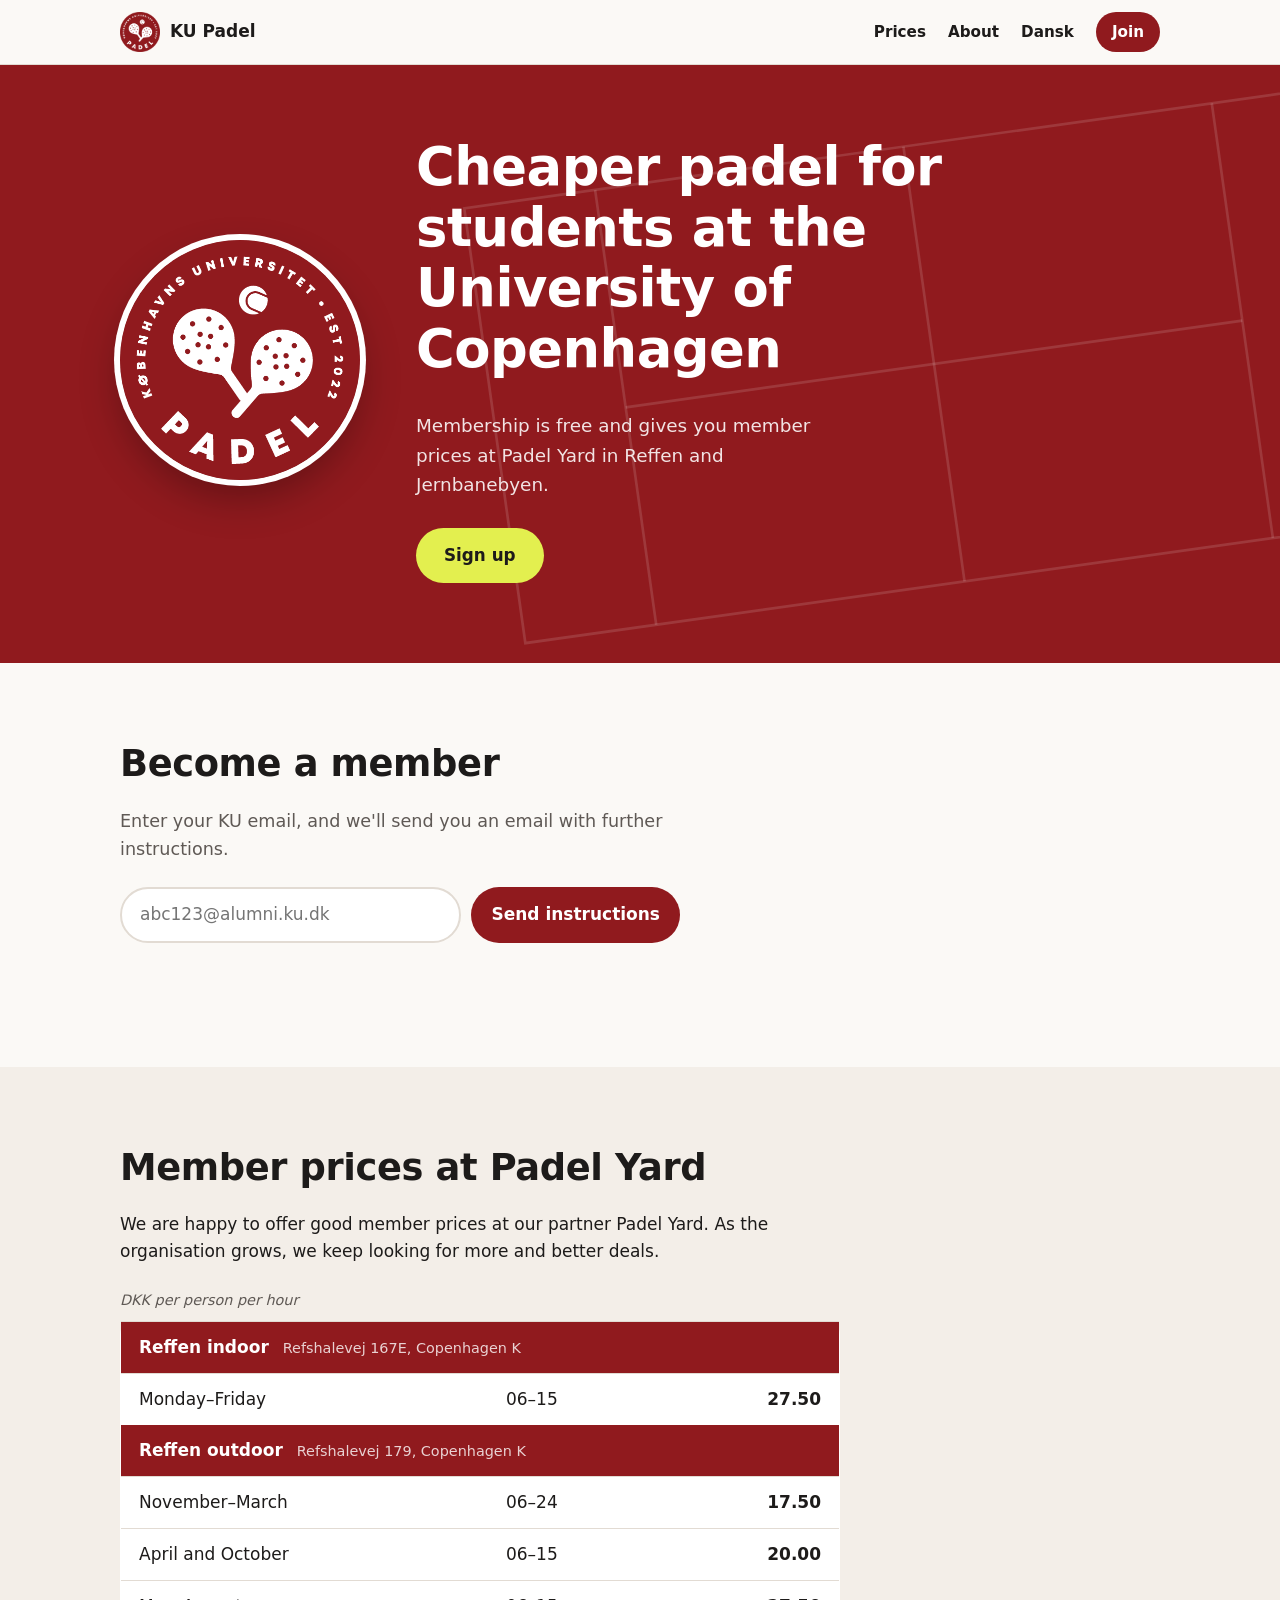
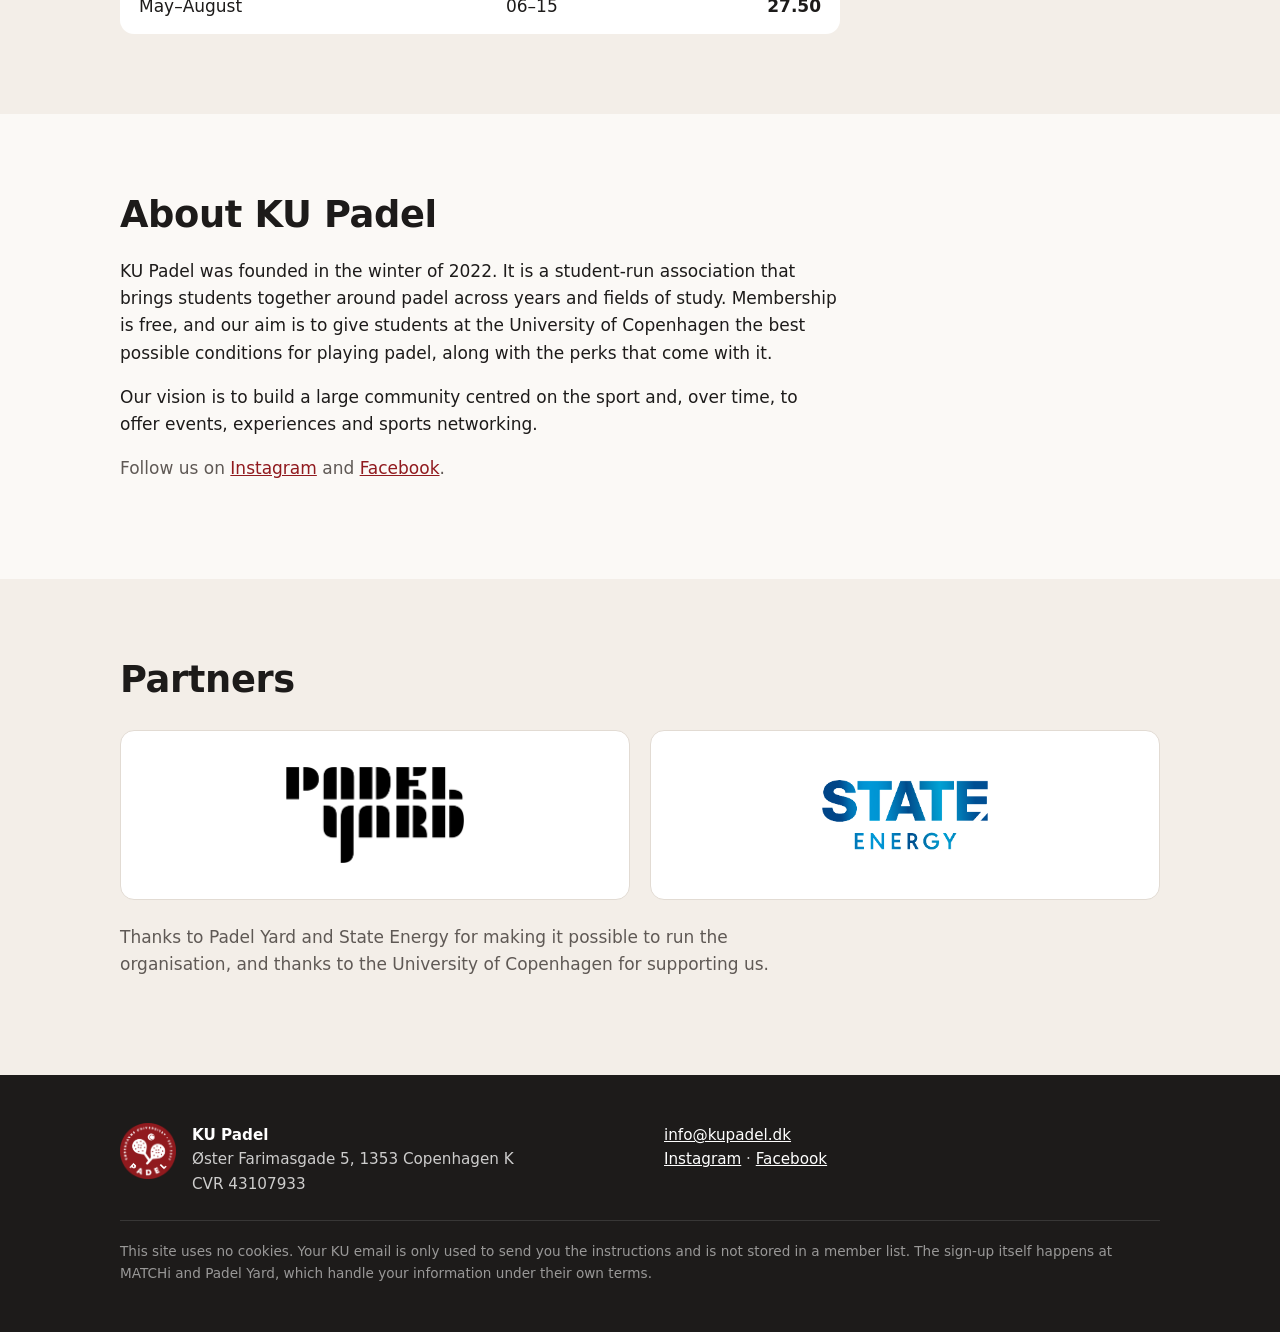
==== en/index.html @ 9214db01 "Engelsk version af siden og ny tekst ved tilmelding Co-Authored-By: Claude Opus 5.5 <noreply@anthrop" ====
<!doctype html>
<html lang="en">
<head>
  <meta charset="utf-8">
  <meta name="viewport" content="width=device-width, initial-scale=1">
  <title>KU Padel – for students</title>
  <meta name="description" content="KU Padel is a free, student-run association for students at the University of Copenhagen. Join and play padel for less at Padel Yard.">
  <meta property="og:title" content="KU Padel – for students">
  <meta property="og:description" content="Free membership and cheaper padel at Padel Yard for students at the University of Copenhagen.">
  <meta property="og:image" content="https://kupadel.dk/assets/logo.png">
  <meta property="og:url" content="https://kupadel.dk/en/">
  <link rel="alternate" hreflang="da" href="https://kupadel.dk/">
  <link rel="icon" href="../assets/favicon.png">
  <link rel="apple-touch-icon" href="../assets/apple-touch-icon.png">
  <link rel="stylesheet" href="../style.css">
</head>
<body>

<header class="topbar">
  <div class="wrap topbar-inner">
    <a class="brand" href="#top"><img src="../assets/logo.png" alt="" width="40" height="40">KU Padel</a>
    <nav>
      <a href="#prices">Prices</a>
      <a href="#about">About</a>
      <a class="lang" href="../" lang="da" hreflang="da">Dansk</a>
      <a class="nav-cta" href="#join-us">Join</a>
    </nav>
  </div>
</header>

<main id="top">

  <section class="hero">
    <svg class="court" viewBox="0 0 200 100" aria-hidden="true">
      <rect x="1" y="1" width="198" height="98"/>
      <line x1="100" y1="1" x2="100" y2="99"/>
      <line x1="30.5" y1="1" x2="30.5" y2="99"/>
      <line x1="169.5" y1="1" x2="169.5" y2="99"/>
      <line x1="30.5" y1="50" x2="169.5" y2="50"/>
    </svg>
    <div class="wrap hero-inner">
      <img class="hero-logo" src="../assets/logo.png" alt="KU Padel – University of Copenhagen, est. 2022" width="474" height="474">
      <div>
        <h1>Cheaper padel for students at the University of Copenhagen</h1>
        <p class="hero-text">Membership is free and gives you member prices at Padel Yard in Reffen and Jernbanebyen.</p>
        <a class="btn btn-ball" href="#join-us">Sign up</a>
      </div>
    </div>
  </section>

  <section id="join-us" class="section">
    <div class="wrap">
      <h2>Become a member</h2>
      <p class="join-text">Enter your KU email, and we'll send you an email with further instructions.</p>
      <form id="join" class="join" novalidate>
        <label for="email" class="sr-only">KU email</label>
        <input id="email" name="email" type="email" inputmode="email" autocomplete="email" placeholder="abc123@alumni.ku.dk" required>
        <input name="website" type="text" tabindex="-1" autocomplete="off" class="hp" aria-hidden="true">
        <button class="btn" type="submit">Send instructions</button>
      </form>
      <p id="join-msg" class="join-msg" role="status"></p>
    </div>
  </section>

  <!-- PRICES: Same numbers as the Danish page. Update both pages together. -->
  <section id="prices" class="section section-tint">
    <div class="wrap narrow">
      <h2>Member prices at Padel Yard</h2>
      <p>We are happy to offer good member prices at our partner Padel Yard. As the organisation grows, we keep looking for more and better deals.</p>
      <table class="prices">
        <caption>DKK per person per hour</caption>
        <tbody>
          <tr class="venue"><th colspan="3">Reffen indoor <span>Refshalevej 167E, Copenhagen K</span></th></tr>
          <tr><td>Monday–Friday</td><td>06–15</td><td>27.50</td></tr>
        </tbody>
        <tbody>
          <tr class="venue"><th colspan="3">Reffen outdoor <span>Refshalevej 179, Copenhagen K</span></th></tr>
          <tr><td>November–March</td><td>06–24</td><td>17.50</td></tr>
          <tr><td>April and October</td><td>06–15</td><td>20.00</td></tr>
          <tr><td>May–August</td><td>06–15</td><td>27.50</td></tr>
        </tbody>
      </table>
    </div>
  </section>

  <section id="about" class="section">
    <div class="wrap narrow">
      <h2>About KU Padel</h2>
      <p>KU Padel was founded in the winter of 2022. It is a student-run association that brings students together around padel across years and fields of study. Membership is free, and our aim is to give students at the University of Copenhagen the best possible conditions for playing padel, along with the perks that come with it.</p>
      <p>Our vision is to build a large community centred on the sport and, over time, to offer events, experiences and sports networking.</p>
      <p class="social">Follow us on <a href="https://www.instagram.com/kupadel/" target="_blank" rel="noopener">Instagram</a> and <a href="https://www.facebook.com/KU-Padel-109963844948244" target="_blank" rel="noopener">Facebook</a>.</p>
    </div>
  </section>

  <section id="partners" class="section section-tint">
    <div class="wrap">
      <h2>Partners</h2>
      <div class="partners">
        <a href="https://padelyard.dk" target="_blank" rel="noopener"><img src="../assets/padelyard.png" alt="Padel Yard" width="714" height="387"></a>
        <a href="https://state.nu" target="_blank" rel="noopener"><img src="../assets/state-energy.png" alt="State Energy" width="262" height="111"></a>
      </div>
      <p class="thanks">Thanks to Padel Yard and State Energy for making it possible to run the organisation, and thanks to the University of Copenhagen for supporting us.</p>
    </div>
  </section>

</main>

<footer class="footer">
  <div class="wrap footer-inner">
    <div>
      <img src="../assets/logo.png" alt="" width="56" height="56">
      <p><strong>KU Padel</strong><br>Øster Farimasgade 5, 1353 Copenhagen K<br>CVR 43107933</p>
    </div>
    <div>
      <p><a href="mailto:info@kupadel.dk">info@kupadel.dk</a><br>
        <a href="https://www.instagram.com/kupadel/" target="_blank" rel="noopener">Instagram</a> · <a href="https://www.facebook.com/KU-Padel-109963844948244" target="_blank" rel="noopener">Facebook</a></p>
    </div>
    <p class="privacy">This site uses no cookies. Your KU email is only used to send you the instructions and is not stored in a member list. The sign-up itself happens at MATCHi and Padel Yard, which handle your information under their own terms.</p>
  </div>
</footer>

<script src="../join.js"></script>

</body>
</html>
---- style.css ----
:root {
  --red: #901a1e;
  --red-deep: #6f1317;
  --ball: #e3ef4f;
  --ink: #1d1b1a;
  --muted: #5f5955;
  --paper: #fbf9f6;
  --tint: #f3eee8;
  --line: #e2dbd3;
  --radius: 14px;
}

* { box-sizing: border-box; }

html { scroll-behavior: smooth; scroll-padding-top: 72px; }

body {
  margin: 0;
  background: var(--paper);
  color: var(--ink);
  font: 17px/1.6 ui-sans-serif, system-ui, -apple-system, "Segoe UI", Roboto, Helvetica, Arial, sans-serif;
  -webkit-font-smoothing: antialiased;
}

img { max-width: 100%; height: auto; display: block; }

a { color: var(--red); }

h1, h2, h3 { line-height: 1.15; margin: 0 0 .6em; letter-spacing: -.01em; }
h2 { font-size: clamp(1.7rem, 4vw, 2.3rem); font-weight: 800; }
h3 { font-size: 1.15rem; font-weight: 700; }

.wrap { max-width: 1080px; margin: 0 auto; padding: 0 20px; }
.narrow > * { max-width: 720px; }

/* Topbar */
.topbar {
  position: sticky; top: 0; z-index: 10;
  background: rgba(251, 249, 246, .92);
  backdrop-filter: blur(8px);
  border-bottom: 1px solid var(--line);
}
.topbar-inner { display: flex; align-items: center; justify-content: space-between; height: 64px; }
.brand { display: flex; align-items: center; gap: 10px; font-weight: 800; color: var(--ink); text-decoration: none; }
.topbar nav { display: flex; align-items: center; gap: 22px; }
.topbar nav a { color: var(--ink); text-decoration: none; font-weight: 600; font-size: .95rem; }
.topbar nav a:hover { color: var(--red); }
.topbar nav .nav-cta { background: var(--red); color: #fff; padding: 8px 16px; border-radius: 999px; }
.topbar nav .nav-cta:hover { background: var(--red-deep); color: #fff; }

/* Hero */
.hero {
  position: relative; overflow: hidden;
  background: var(--red);
  color: #fff;
  padding: 72px 0 80px;
}
.court {
  position: absolute; right: -8%; top: 50%;
  width: 70%; min-width: 520px;
  transform: translateY(-50%) rotate(-8deg);
  fill: none; stroke: rgba(255, 255, 255, .13); stroke-width: .6;
}
.hero-inner { position: relative; display: grid; grid-template-columns: 240px 1fr; gap: 56px; align-items: center; }
.hero-logo { width: 240px; border-radius: 50%; box-shadow: 0 0 0 6px #fff, 0 18px 40px rgba(0, 0, 0, .3); }
.hero h1 { font-size: clamp(2rem, 5vw, 3.3rem); font-weight: 800; max-width: 15ch; }
.hero-text { font-size: 1.15rem; max-width: 38ch; margin: 0 0 28px; color: rgba(255, 255, 255, .88); }

/* Buttons */
.btn {
  display: inline-block;
  background: var(--red); color: #fff;
  font-weight: 700; text-decoration: none;
  padding: 11px 20px; border-radius: 999px;
  transition: background .15s, transform .15s;
}
.btn:hover { background: var(--red-deep); transform: translateY(-1px); }
.btn-ball { background: var(--ball); color: var(--ink); font-size: 1.05rem; padding: 14px 28px; }
.btn-ball:hover { background: #fff; color: var(--ink); }
.btn-ghost { background: transparent; color: var(--red); box-shadow: inset 0 0 0 2px var(--red); }
.btn-ghost:hover { background: var(--red); color: #fff; }
.btn-row { display: flex; flex-wrap: wrap; gap: 10px; }

/* Sections */
.section { padding: 80px 0; }
.section-tint { background: var(--tint); }
.section p { margin: 0 0 1em; }

/* Join */
.join-text { max-width: 52ch; color: var(--muted); font-size: 1.1rem; }
.join { display: flex; gap: 10px; max-width: 560px; margin-top: 24px; }
.join input[type=email] {
  flex: 1; min-width: 0;
  font: inherit; padding: 12px 18px;
  border: 2px solid var(--line); border-radius: 999px; background: #fff; color: var(--ink);
}
.join input[type=email]:focus { outline: none; border-color: var(--red); }
.join .btn { border: 0; font: inherit; font-weight: 700; cursor: pointer; }
.join .btn:disabled { opacity: .6; cursor: default; transform: none; }
.join-msg { min-height: 1.6em; margin-top: 12px; font-weight: 600; }
.join-msg.ok { color: #2f6b2f; }
.join-msg.error { color: var(--red); }
.hp { position: absolute; left: -9999px; }
.sr-only { position: absolute; width: 1px; height: 1px; overflow: hidden; clip: rect(0 0 0 0); }

/* Prices */
.prices { width: 100%; border-collapse: collapse; margin-top: 24px; background: #fff; border-radius: var(--radius); overflow: hidden; border: 1px solid var(--line); }
.prices caption { caption-side: top; text-align: left; font-size: .9rem; color: var(--muted); padding-bottom: 8px; font-style: italic; }
.prices th, .prices td { padding: 12px 18px; text-align: left; }
.prices td:last-child { text-align: right; font-weight: 700; font-variant-numeric: tabular-nums; }
.prices td { border-top: 1px solid var(--line); }
.prices .venue th { background: var(--red); color: #fff; font-weight: 700; }
.prices .venue span { font-weight: 400; opacity: .8; margin-left: 8px; font-size: .9rem; }

/* About */
.social { color: var(--muted); }

/* Partners */
.partners { display: flex; flex-wrap: wrap; gap: 20px; margin: 28px 0 24px; }
.partners a {
  flex: 1 1 260px;
  display: grid; place-items: center;
  background: #fff; border: 1px solid var(--line); border-radius: var(--radius);
  height: 170px; padding: 28px;
  transition: border-color .15s;
}
.partners a:hover { border-color: var(--red); }
.partners img { width: auto; height: 96px; }
.partners img[alt="State Energy"] { height: 70px; }
.thanks { color: var(--muted); max-width: 64ch; }

/* Footer */
.footer { background: var(--ink); color: rgba(255, 255, 255, .78); padding: 48px 0; font-size: .95rem; }
.footer a { color: #fff; }
.footer-inner { display: grid; grid-template-columns: 1fr 1fr; gap: 24px 48px; }
.footer-inner > div:first-child { display: flex; gap: 16px; align-items: flex-start; }
.footer p { margin: 0; }
.footer strong { color: #fff; }
.privacy { grid-column: 1 / -1; font-size: .85rem; color: rgba(255, 255, 255, .55); border-top: 1px solid rgba(255, 255, 255, .12); padding-top: 20px; }

/* Mobile */
@media (max-width: 820px) {
  .hero { padding: 48px 0 56px; }
  .hero-inner { grid-template-columns: 1fr; gap: 28px; }
  .hero-logo { width: 140px; }
  .section { padding: 56px 0; }
  .footer-inner { grid-template-columns: 1fr; }
}
@media (max-width: 560px) {
  .join { flex-direction: column; }
  .join .btn { align-self: flex-start; }
  .topbar nav a:not(.nav-cta):not(.lang) { display: none; }
  .topbar nav { gap: 14px; }
  .prices th, .prices td { padding: 10px 12px; }
  .prices .venue span { display: block; margin-left: 0; }
}
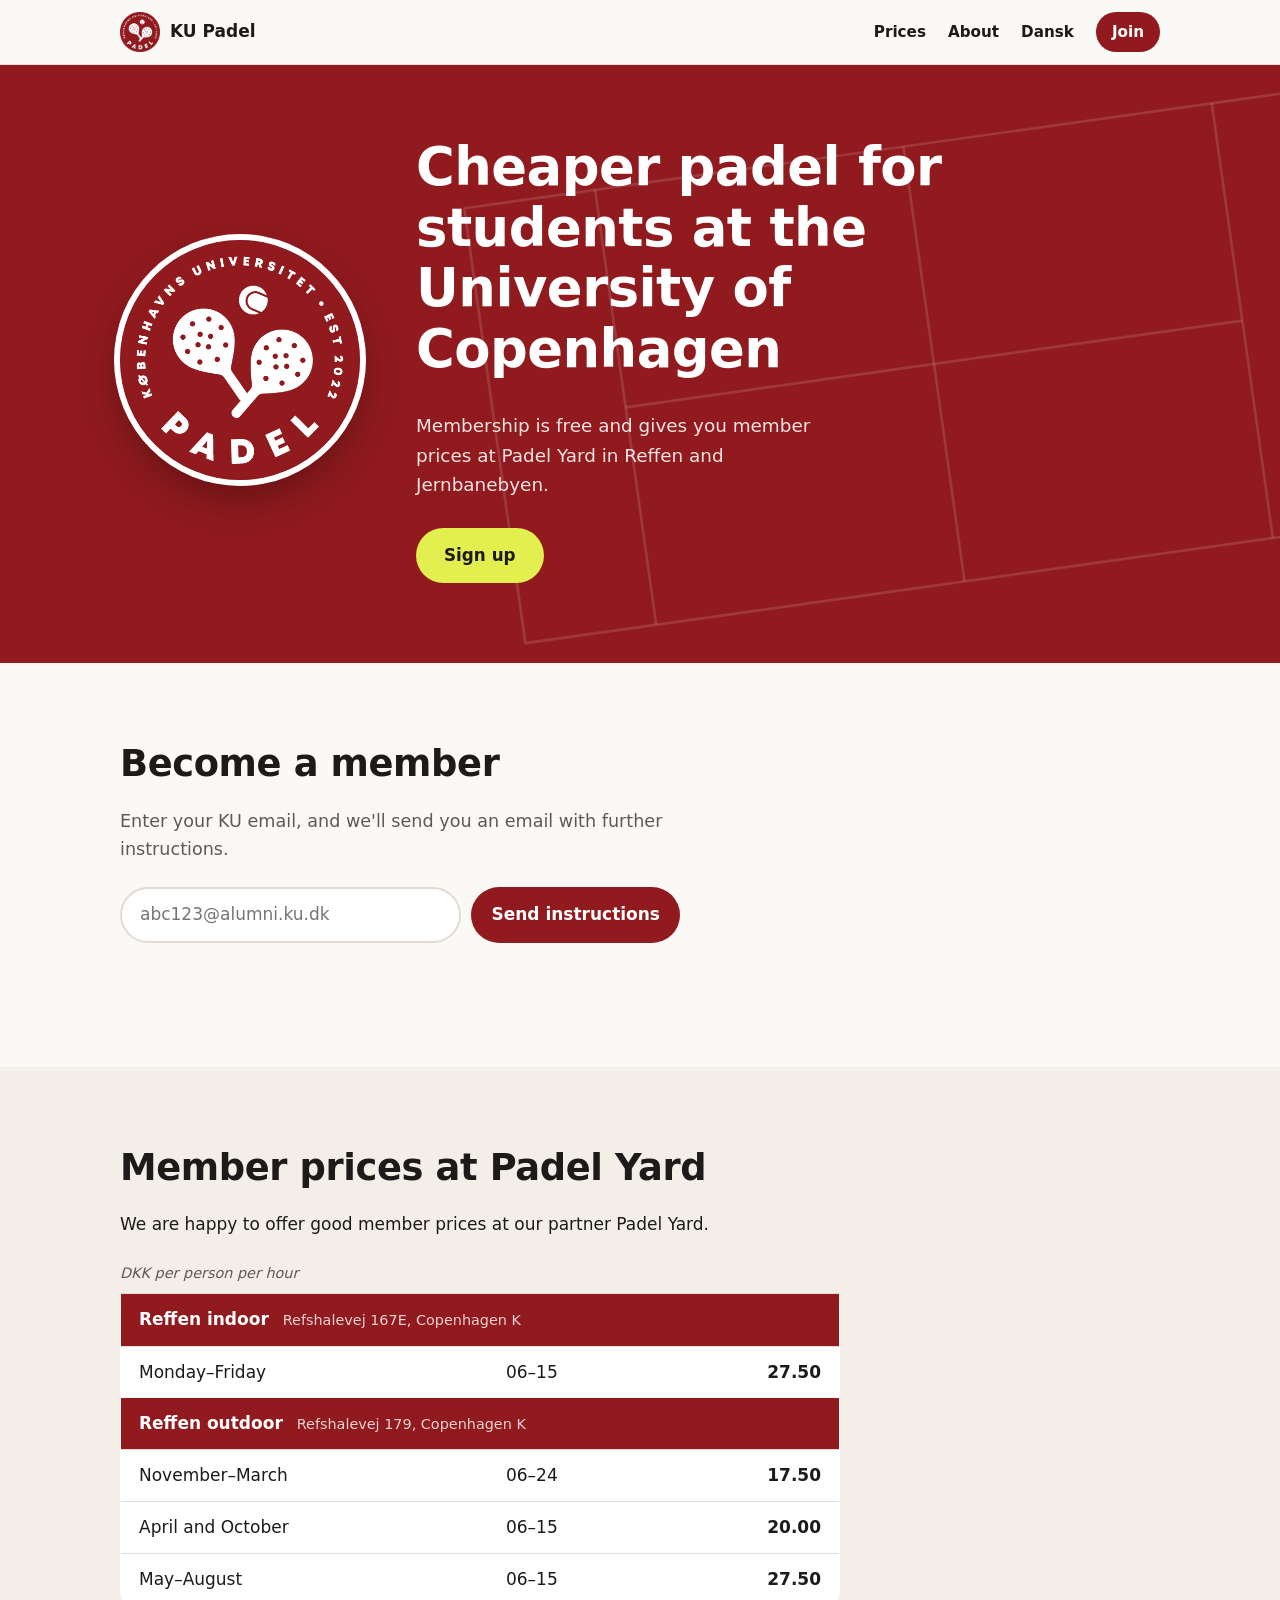
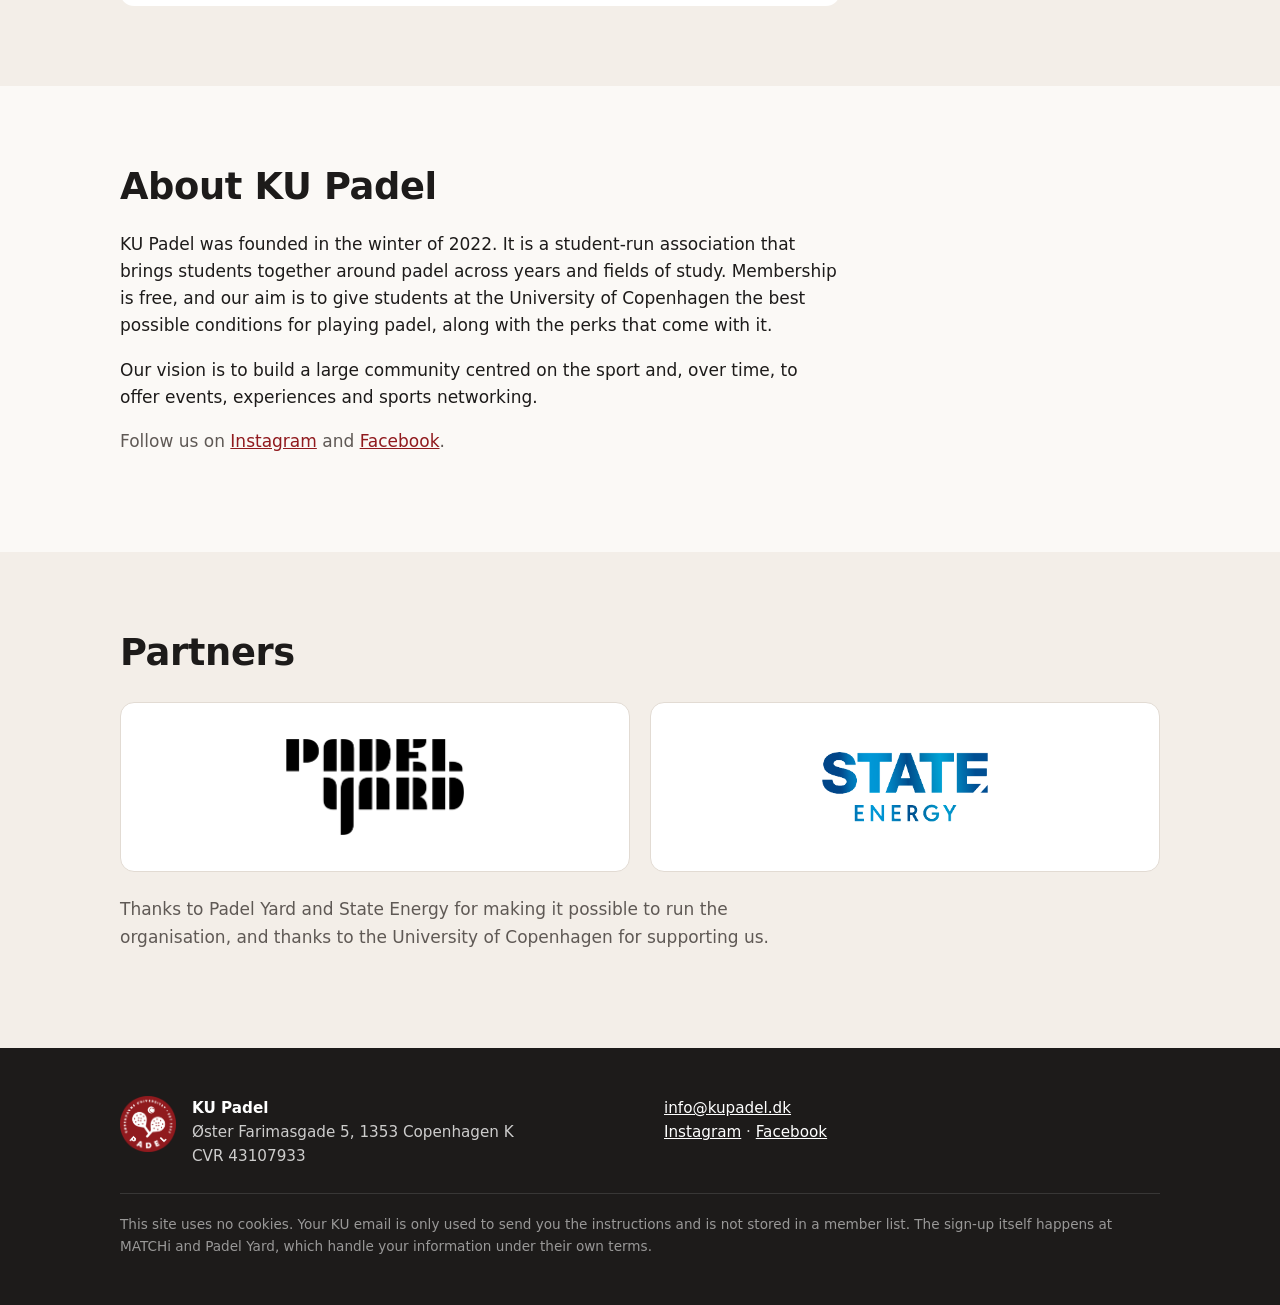
==== commit e917b5db: "Fjern sætning om flere tilbud Co-Authored-By: Claude Opus 5.5 <noreply@anthropic.com>" ====
--- a/en/index.html
+++ b/en/index.html
@@ -66,7 +66,7 @@
   <section id="prices" class="section section-tint">
     <div class="wrap narrow">
       <h2>Member prices at Padel Yard</h2>
-      <p>We are happy to offer good member prices at our partner Padel Yard. As the organisation grows, we keep looking for more and better deals.</p>
+      <p>We are happy to offer good member prices at our partner Padel Yard.</p>
       <table class="prices">
         <caption>DKK per person per hour</caption>
         <tbody>
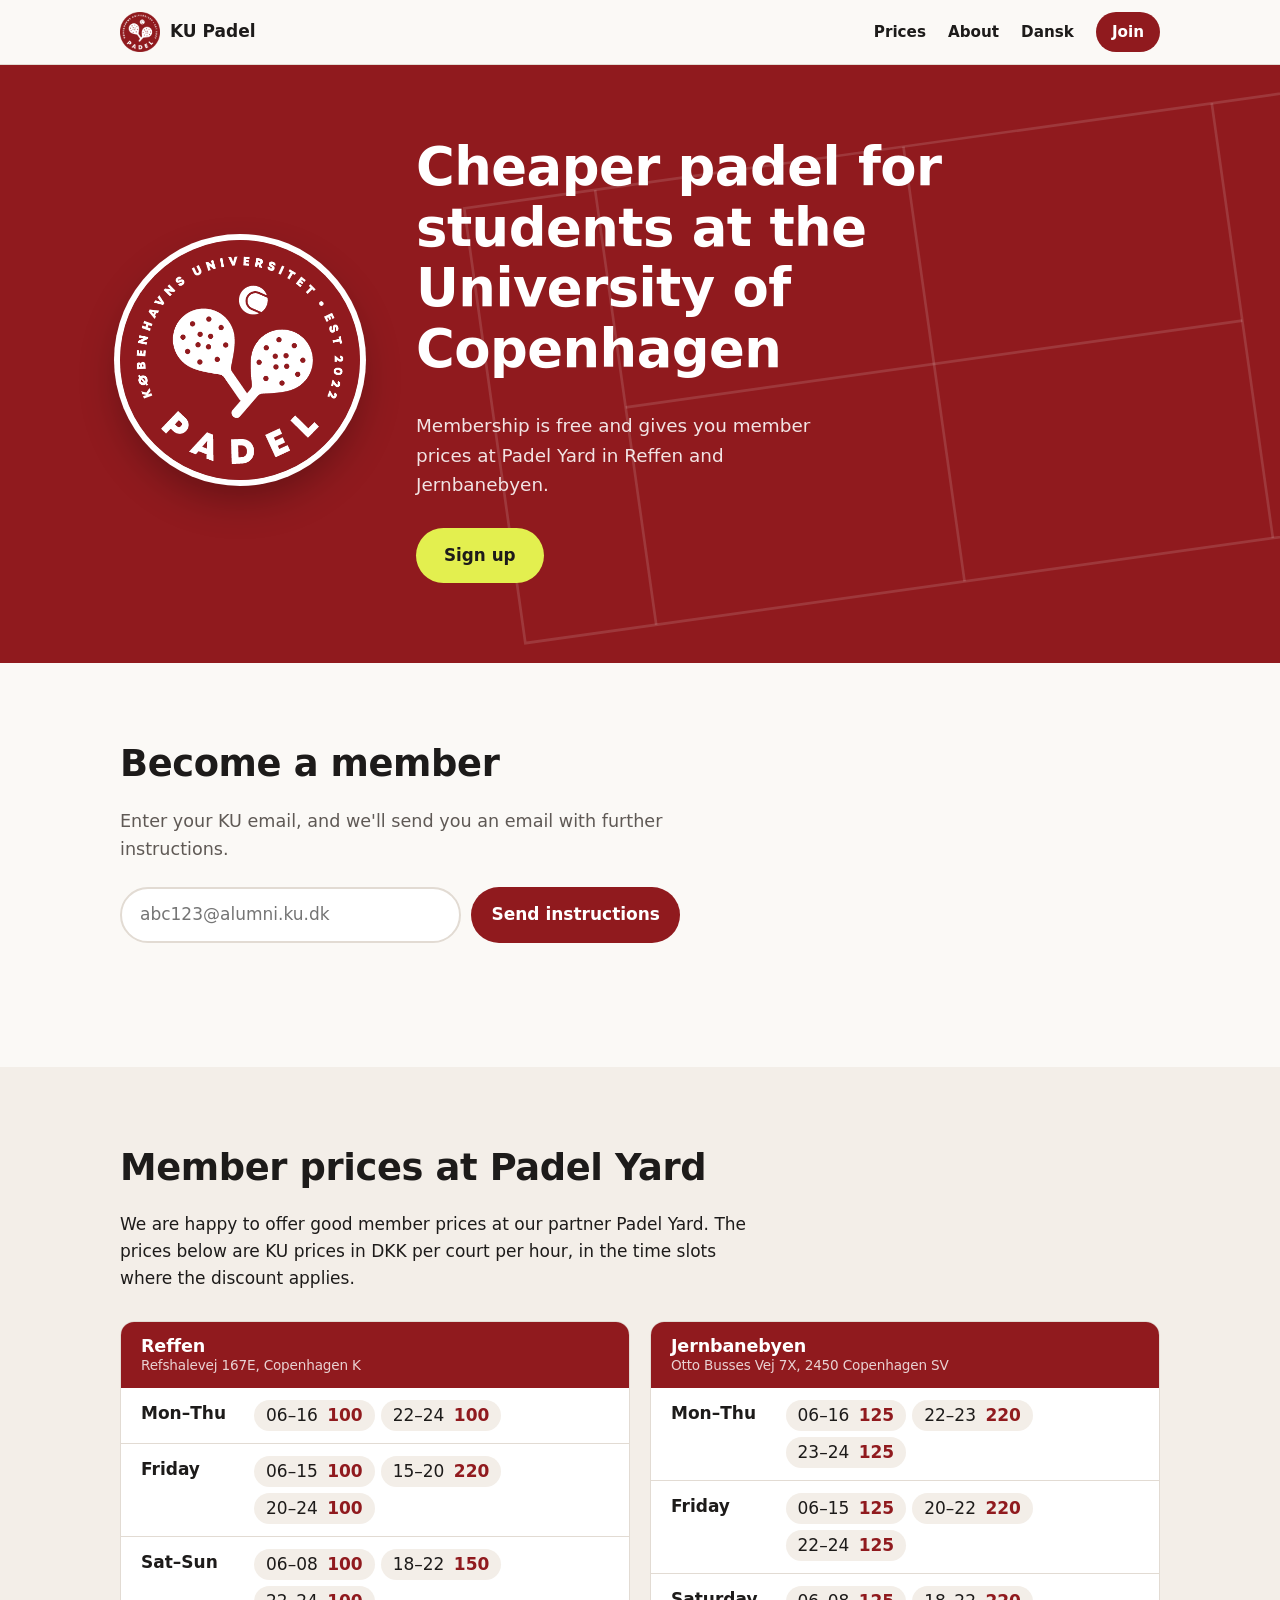
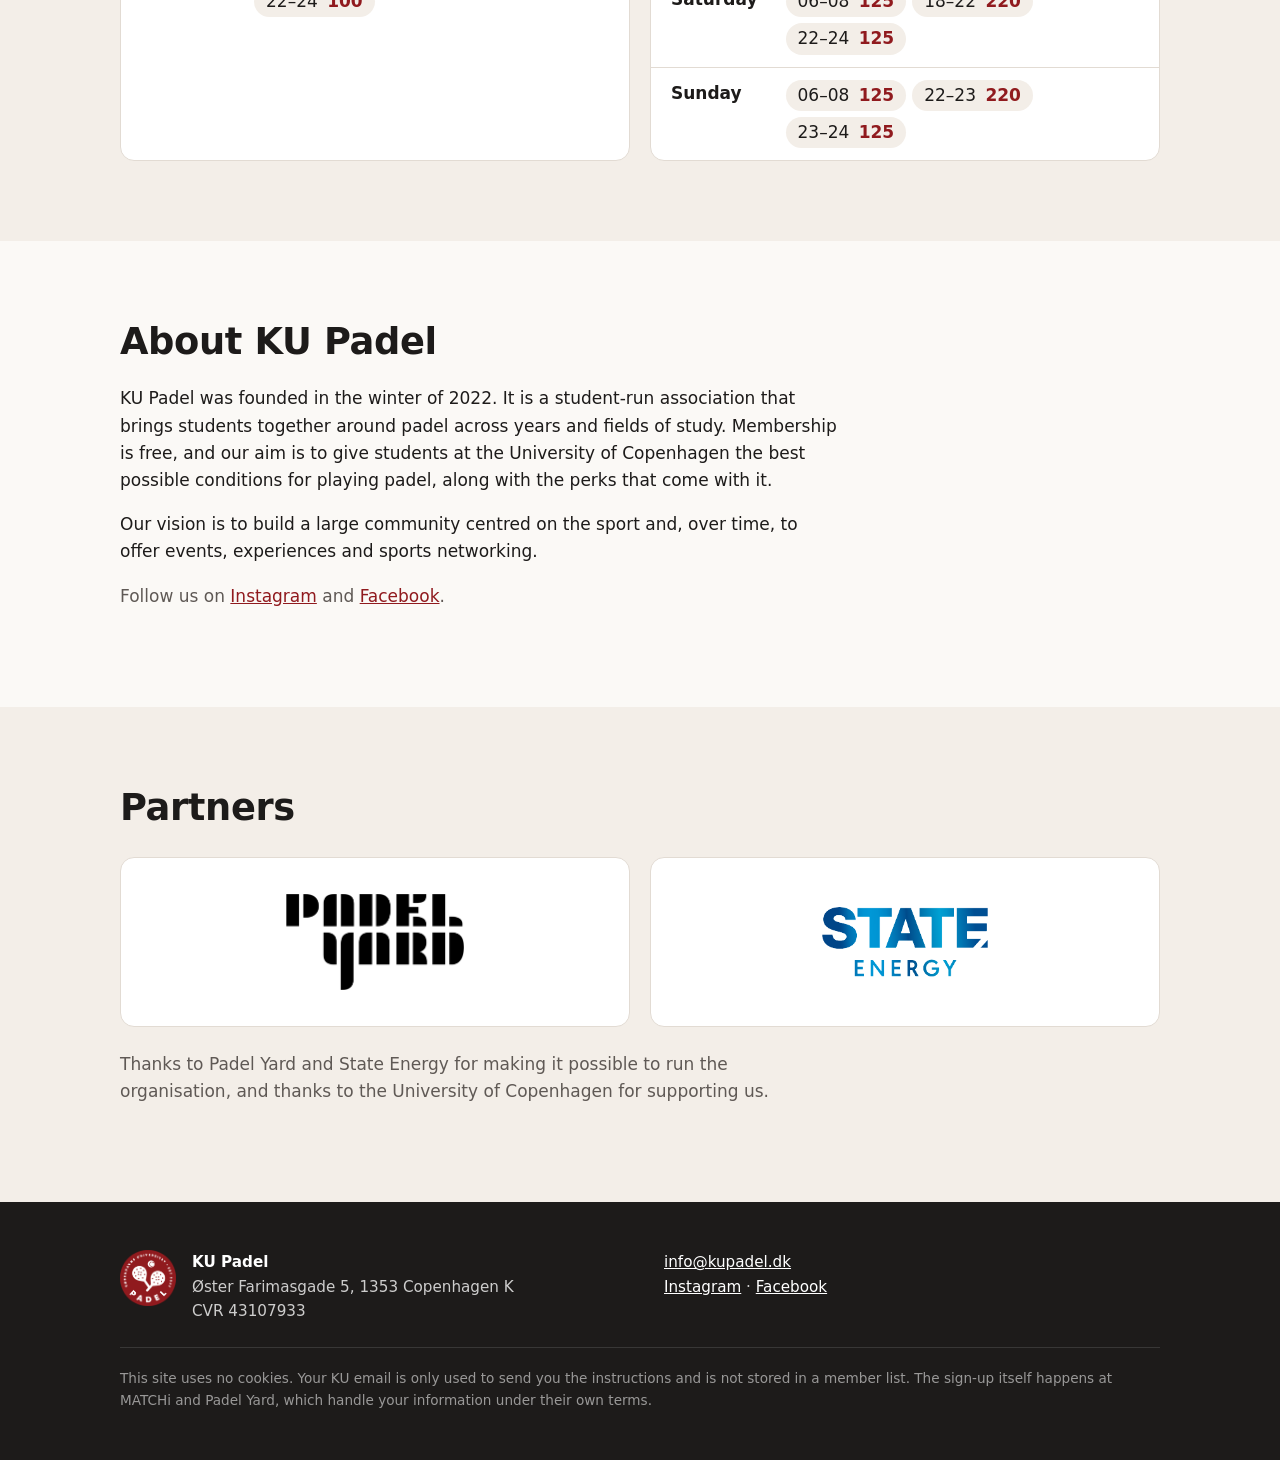
==== commit 7a2c2d66: "Nye KU-priser pr. bane for Reffen og Jernbanebyen uden prime time Co-Authored-By: Claude Opus 5.5 <n" ====
--- a/en/index.html
+++ b/en/index.html
@@ -62,24 +62,30 @@
     </div>
   </section>
 
-  <!-- PRICES: Same numbers as the Danish page. Update both pages together. -->
+  <!-- PRICES: KU prices per court per hour from Padel Yard (Oct 2026). Prime time left out on purpose. Update index.html too. -->
   <section id="prices" class="section section-tint">
-    <div class="wrap narrow">
+    <div class="wrap">
       <h2>Member prices at Padel Yard</h2>
-      <p>We are happy to offer good member prices at our partner Padel Yard.</p>
-      <table class="prices">
-        <caption>DKK per person per hour</caption>
-        <tbody>
-          <tr class="venue"><th colspan="3">Reffen indoor <span>Refshalevej 167E, Copenhagen K</span></th></tr>
-          <tr><td>Monday–Friday</td><td>06–15</td><td>27.50</td></tr>
-        </tbody>
-        <tbody>
-          <tr class="venue"><th colspan="3">Reffen outdoor <span>Refshalevej 179, Copenhagen K</span></th></tr>
-          <tr><td>November–March</td><td>06–24</td><td>17.50</td></tr>
-          <tr><td>April and October</td><td>06–15</td><td>20.00</td></tr>
-          <tr><td>May–August</td><td>06–15</td><td>27.50</td></tr>
-        </tbody>
-      </table>
+      <p class="prices-intro">We are happy to offer good member prices at our partner Padel Yard. The prices below are KU prices in DKK per court per hour, in the time slots where the discount applies.</p>
+      <div class="price-grid">
+        <div class="venue-card">
+          <h3>Reffen <span>Refshalevej 167E, Copenhagen K</span></h3>
+          <table>
+            <tr><th>Mon–Thu</th><td><ul class="slots"><li>06–16 <b>100</b></li><li>22–24 <b>100</b></li></ul></td></tr>
+            <tr><th>Friday</th><td><ul class="slots"><li>06–15 <b>100</b></li><li>15–20 <b>220</b></li><li>20–24 <b>100</b></li></ul></td></tr>
+            <tr><th>Sat–Sun</th><td><ul class="slots"><li>06–08 <b>100</b></li><li>18–22 <b>150</b></li><li>22–24 <b>100</b></li></ul></td></tr>
+          </table>
+        </div>
+        <div class="venue-card">
+          <h3>Jernbanebyen <span>Otto Busses Vej 7X, 2450 Copenhagen SV</span></h3>
+          <table>
+            <tr><th>Mon–Thu</th><td><ul class="slots"><li>06–16 <b>125</b></li><li>22–23 <b>220</b></li><li>23–24 <b>125</b></li></ul></td></tr>
+            <tr><th>Friday</th><td><ul class="slots"><li>06–15 <b>125</b></li><li>20–22 <b>220</b></li><li>22–24 <b>125</b></li></ul></td></tr>
+            <tr><th>Saturday</th><td><ul class="slots"><li>06–08 <b>125</b></li><li>18–22 <b>220</b></li><li>22–24 <b>125</b></li></ul></td></tr>
+            <tr><th>Sunday</th><td><ul class="slots"><li>06–08 <b>125</b></li><li>22–23 <b>220</b></li><li>23–24 <b>125</b></li></ul></td></tr>
+          </table>
+        </div>
+      </div>
     </div>
   </section>
 
--- a/style.css
+++ b/style.css
@@ -104,13 +104,18 @@
 .sr-only { position: absolute; width: 1px; height: 1px; overflow: hidden; clip: rect(0 0 0 0); }
 
 /* Prices */
-.prices { width: 100%; border-collapse: collapse; margin-top: 24px; background: #fff; border-radius: var(--radius); overflow: hidden; border: 1px solid var(--line); }
-.prices caption { caption-side: top; text-align: left; font-size: .9rem; color: var(--muted); padding-bottom: 8px; font-style: italic; }
-.prices th, .prices td { padding: 12px 18px; text-align: left; }
-.prices td:last-child { text-align: right; font-weight: 700; font-variant-numeric: tabular-nums; }
-.prices td { border-top: 1px solid var(--line); }
-.prices .venue th { background: var(--red); color: #fff; font-weight: 700; }
-.prices .venue span { font-weight: 400; opacity: .8; margin-left: 8px; font-size: .9rem; }
+.prices-intro { max-width: 60ch; }
+.price-grid { display: grid; grid-template-columns: 1fr 1fr; gap: 20px; margin-top: 28px; }
+.venue-card { background: #fff; border: 1px solid var(--line); border-radius: var(--radius); overflow: hidden; }
+.venue-card h3 { margin: 0; padding: 14px 20px; background: var(--red); color: #fff; font-size: 1.1rem; }
+.venue-card h3 span { display: block; font-weight: 400; font-size: .85rem; opacity: .8; margin-top: 2px; }
+.venue-card table { width: 100%; border-collapse: collapse; }
+.venue-card th, .venue-card td { padding: 12px 20px; text-align: left; vertical-align: top; border-top: 1px solid var(--line); }
+.venue-card tr:first-child th, .venue-card tr:first-child td { border-top: 0; }
+.venue-card th { font-weight: 600; white-space: nowrap; width: 1%; padding-right: 8px; }
+.slots { list-style: none; margin: 0; padding: 0; display: flex; flex-wrap: wrap; gap: 6px; }
+.slots li { background: var(--tint); border-radius: 999px; padding: 2px 12px; font-variant-numeric: tabular-nums; white-space: nowrap; }
+.slots b { color: var(--red); margin-left: 4px; }
 
 /* About */
 .social { color: var(--muted); }
@@ -145,12 +150,12 @@
   .hero-logo { width: 140px; }
   .section { padding: 56px 0; }
   .footer-inner { grid-template-columns: 1fr; }
+  .price-grid { grid-template-columns: 1fr; }
 }
 @media (max-width: 560px) {
   .join { flex-direction: column; }
   .join .btn { align-self: flex-start; }
   .topbar nav a:not(.nav-cta):not(.lang) { display: none; }
   .topbar nav { gap: 14px; }
-  .prices th, .prices td { padding: 10px 12px; }
-  .prices .venue span { display: block; margin-left: 0; }
+  .venue-card th, .venue-card td { padding: 10px 14px; }
 }
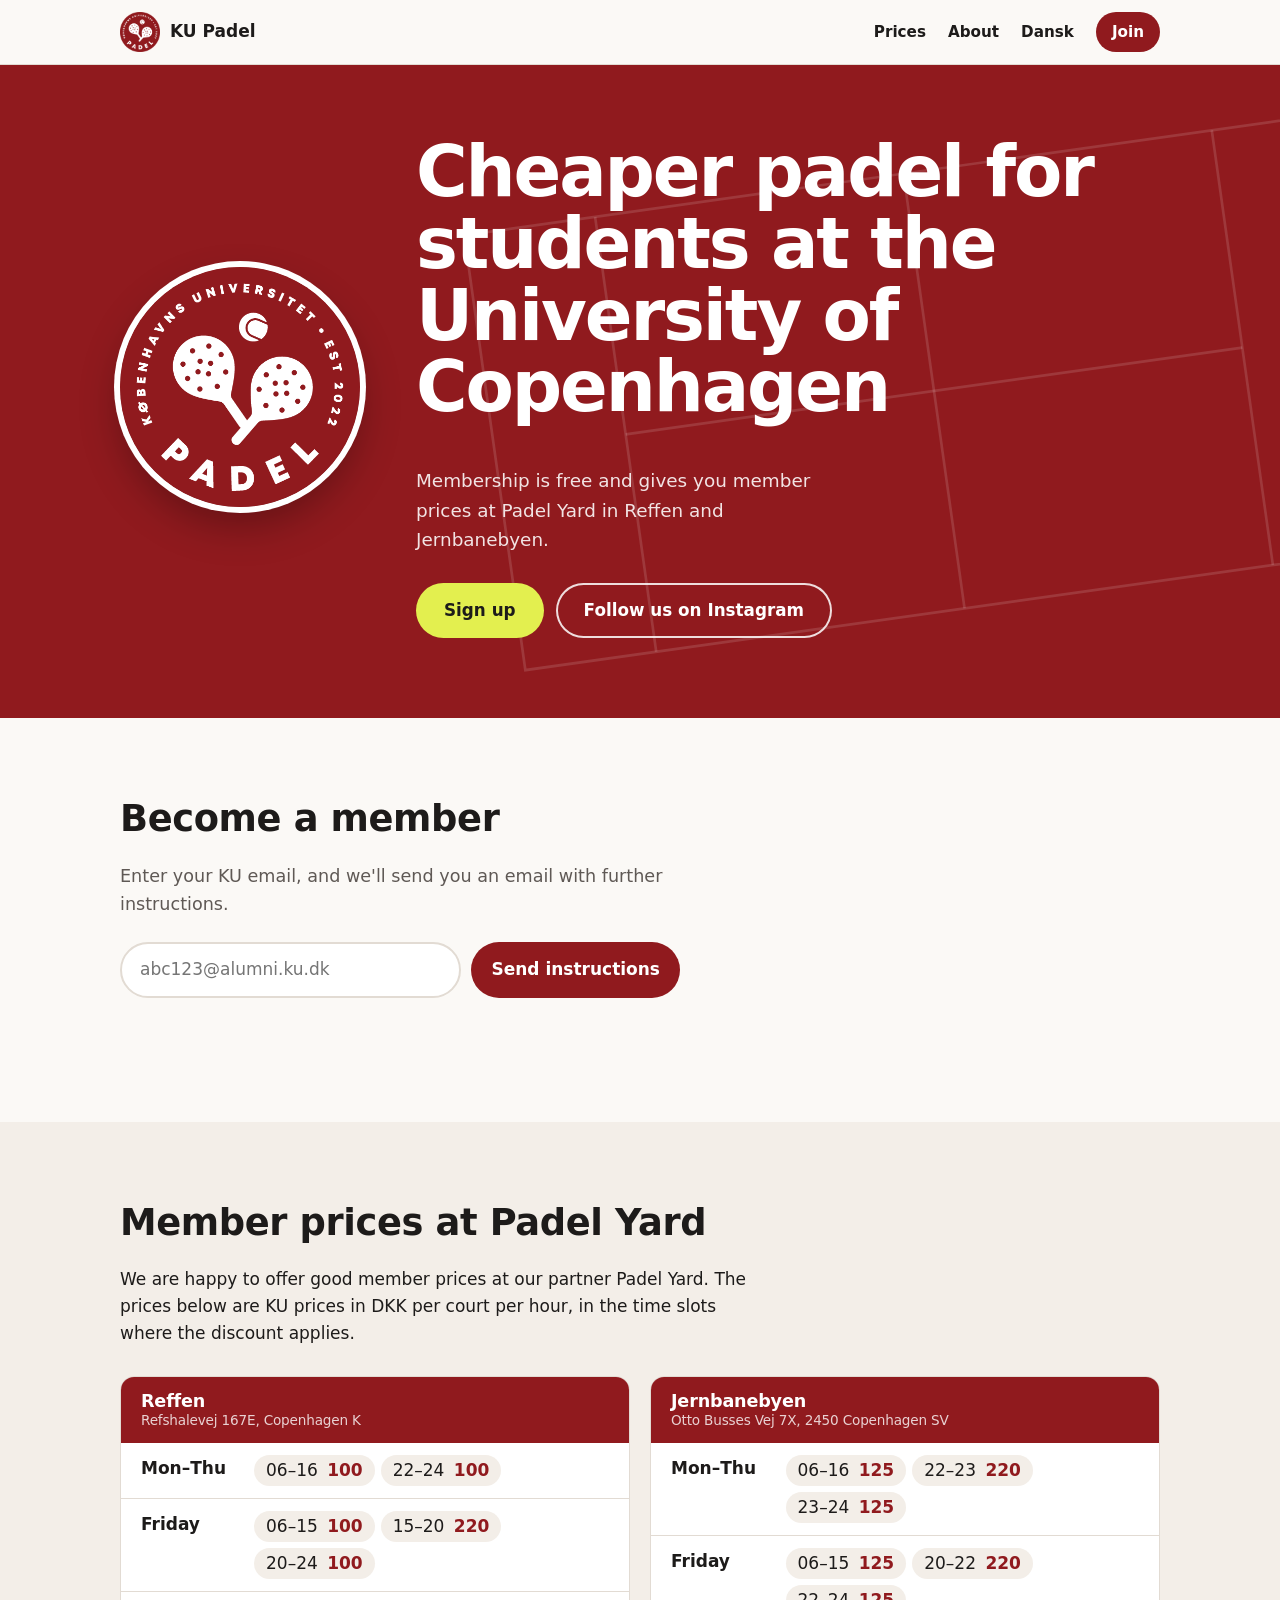
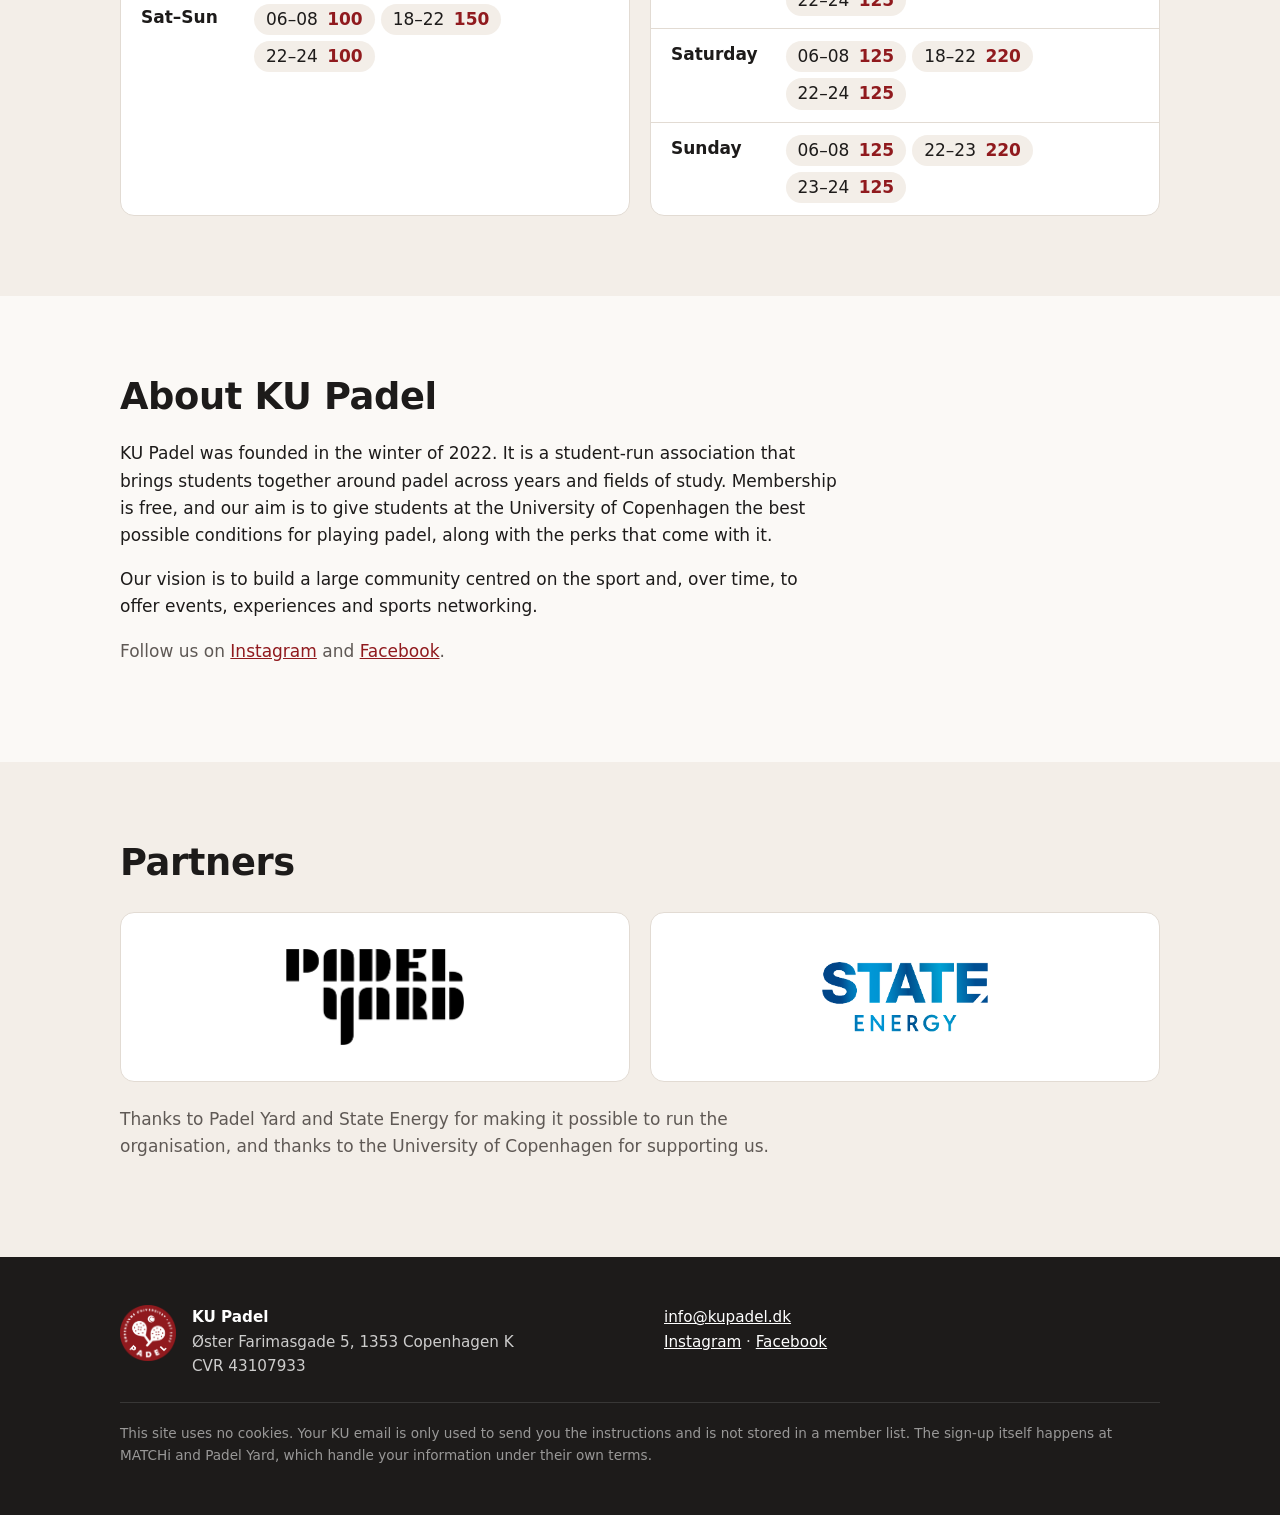
==== commit efd23b4f: "Større overskrift og Instagram-knap i toppen Co-Authored-By: Claude Opus 5.5 <noreply@anthropic.com>" ====
--- a/en/index.html
+++ b/en/index.html
@@ -43,7 +43,10 @@
       <div>
         <h1>Cheaper padel for students at the University of Copenhagen</h1>
         <p class="hero-text">Membership is free and gives you member prices at Padel Yard in Reffen and Jernbanebyen.</p>
-        <a class="btn btn-ball" href="#join-us">Sign up</a>
+        <div class="hero-actions">
+          <a class="btn btn-ball" href="#join-us">Sign up</a>
+          <a class="btn btn-outline" href="https://www.instagram.com/kupadel/" target="_blank" rel="noopener">Follow us on Instagram</a>
+        </div>
       </div>
     </div>
   </section>
--- a/style.css
+++ b/style.css
@@ -63,7 +63,7 @@
 }
 .hero-inner { position: relative; display: grid; grid-template-columns: 240px 1fr; gap: 56px; align-items: center; }
 .hero-logo { width: 240px; border-radius: 50%; box-shadow: 0 0 0 6px #fff, 0 18px 40px rgba(0, 0, 0, .3); }
-.hero h1 { font-size: clamp(2rem, 5vw, 3.3rem); font-weight: 800; max-width: 15ch; }
+.hero h1 { font-size: clamp(2.3rem, 6vw, 4.4rem); font-weight: 900; letter-spacing: -.03em; line-height: 1.02; max-width: 14ch; }
 .hero-text { font-size: 1.15rem; max-width: 38ch; margin: 0 0 28px; color: rgba(255, 255, 255, .88); }
 
 /* Buttons */
@@ -80,6 +80,9 @@
 .btn-ghost { background: transparent; color: var(--red); box-shadow: inset 0 0 0 2px var(--red); }
 .btn-ghost:hover { background: var(--red); color: #fff; }
 .btn-row { display: flex; flex-wrap: wrap; gap: 10px; }
+.hero-actions { display: flex; flex-wrap: wrap; gap: 12px; }
+.btn-outline { background: transparent; color: #fff; box-shadow: inset 0 0 0 2px rgba(255, 255, 255, .85); font-size: 1.05rem; padding: 14px 28px; }
+.btn-outline:hover { background: #fff; color: var(--red); }
 
 /* Sections */
 .section { padding: 80px 0; }
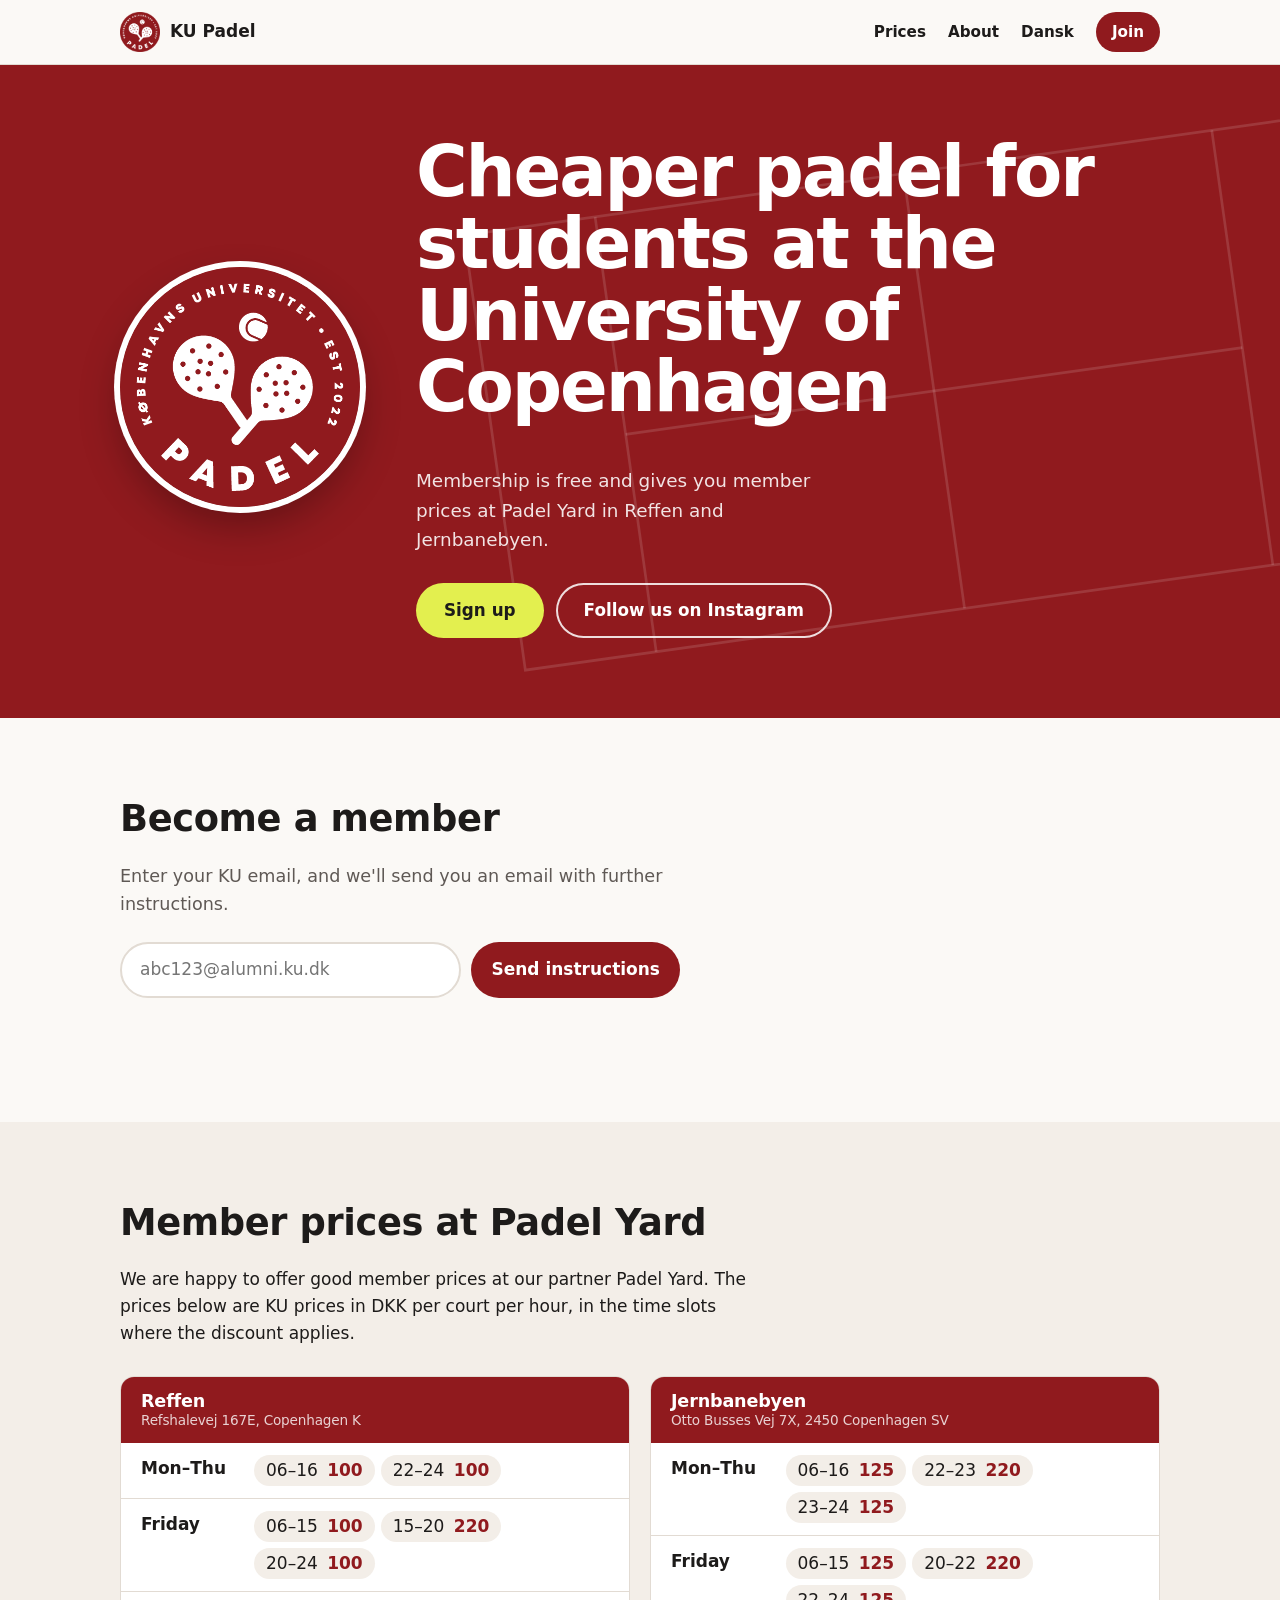
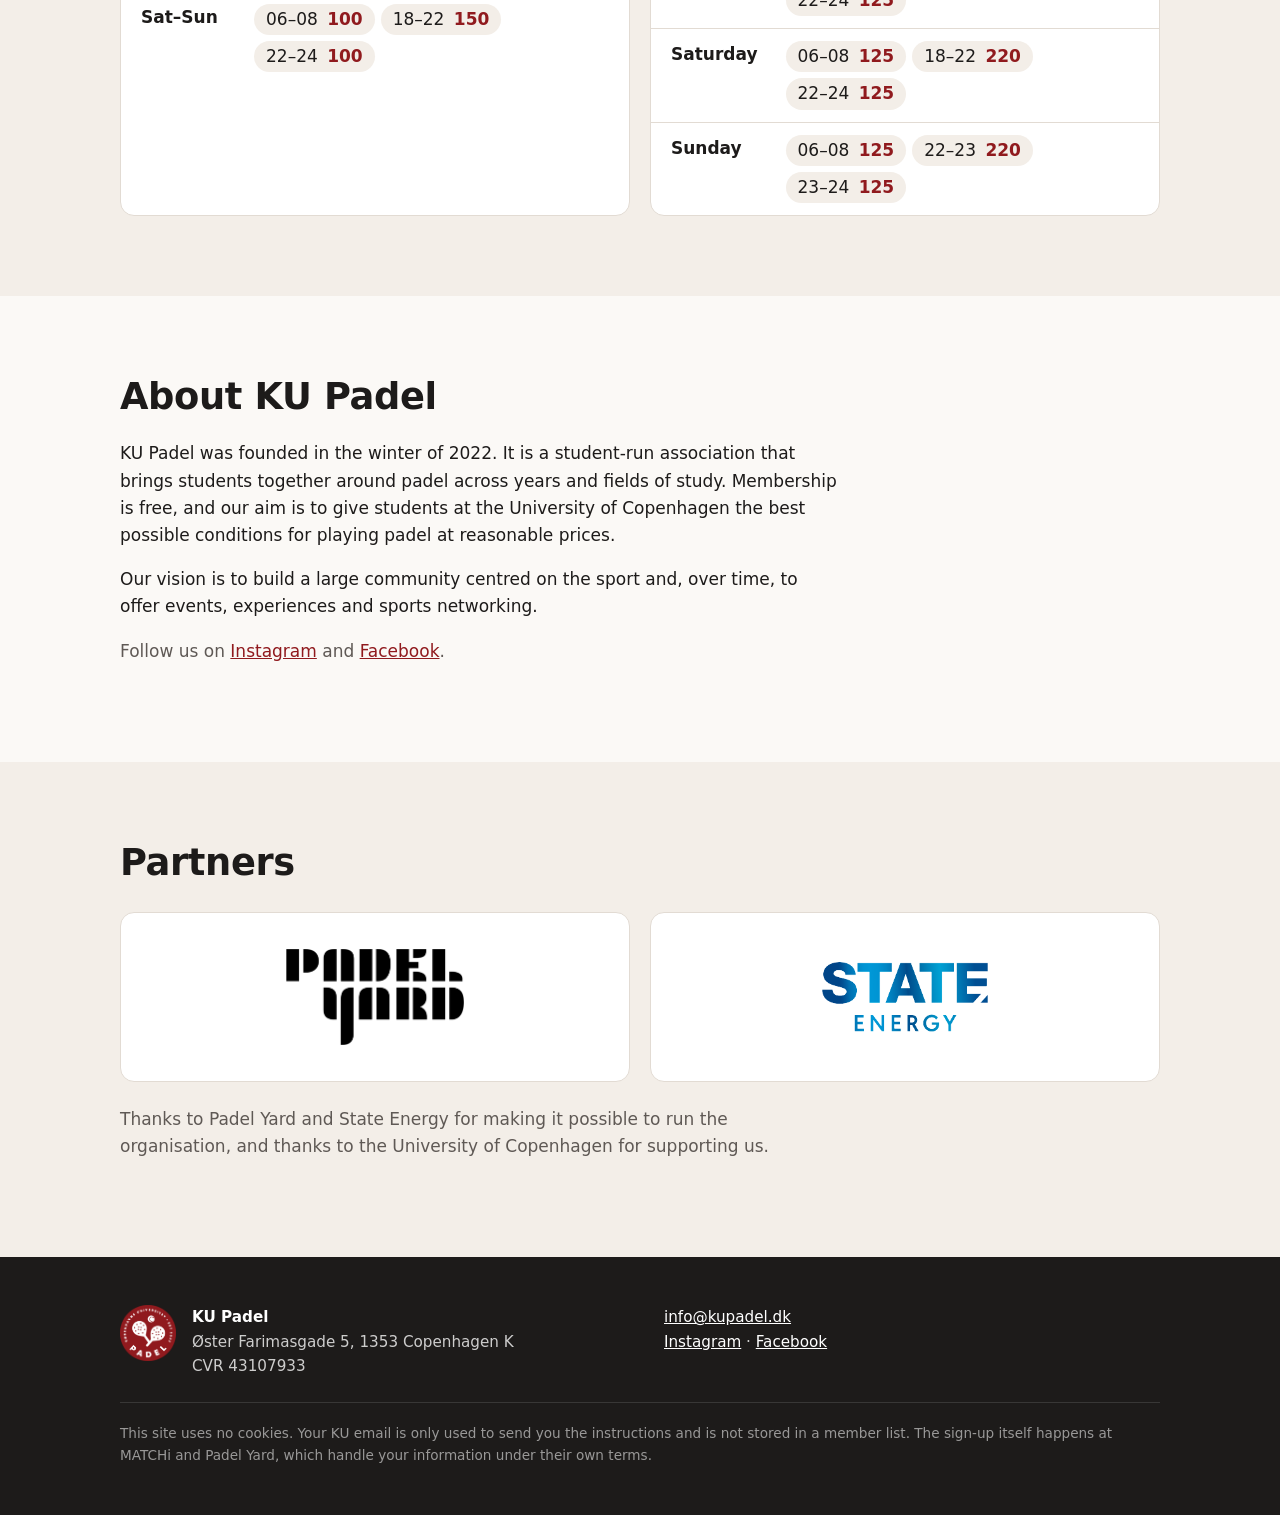
==== commit 7435ed6a: "Om KU Padel: til fornuftige priser Co-Authored-By: Claude Opus 5.5 <noreply@anthropic.com>" ====
--- a/en/index.html
+++ b/en/index.html
@@ -95,7 +95,7 @@
   <section id="about" class="section">
     <div class="wrap narrow">
       <h2>About KU Padel</h2>
-      <p>KU Padel was founded in the winter of 2022. It is a student-run association that brings students together around padel across years and fields of study. Membership is free, and our aim is to give students at the University of Copenhagen the best possible conditions for playing padel, along with the perks that come with it.</p>
+      <p>KU Padel was founded in the winter of 2022. It is a student-run association that brings students together around padel across years and fields of study. Membership is free, and our aim is to give students at the University of Copenhagen the best possible conditions for playing padel at reasonable prices.</p>
       <p>Our vision is to build a large community centred on the sport and, over time, to offer events, experiences and sports networking.</p>
       <p class="social">Follow us on <a href="https://www.instagram.com/kupadel/" target="_blank" rel="noopener">Instagram</a> and <a href="https://www.facebook.com/KU-Padel-109963844948244" target="_blank" rel="noopener">Facebook</a>.</p>
     </div>
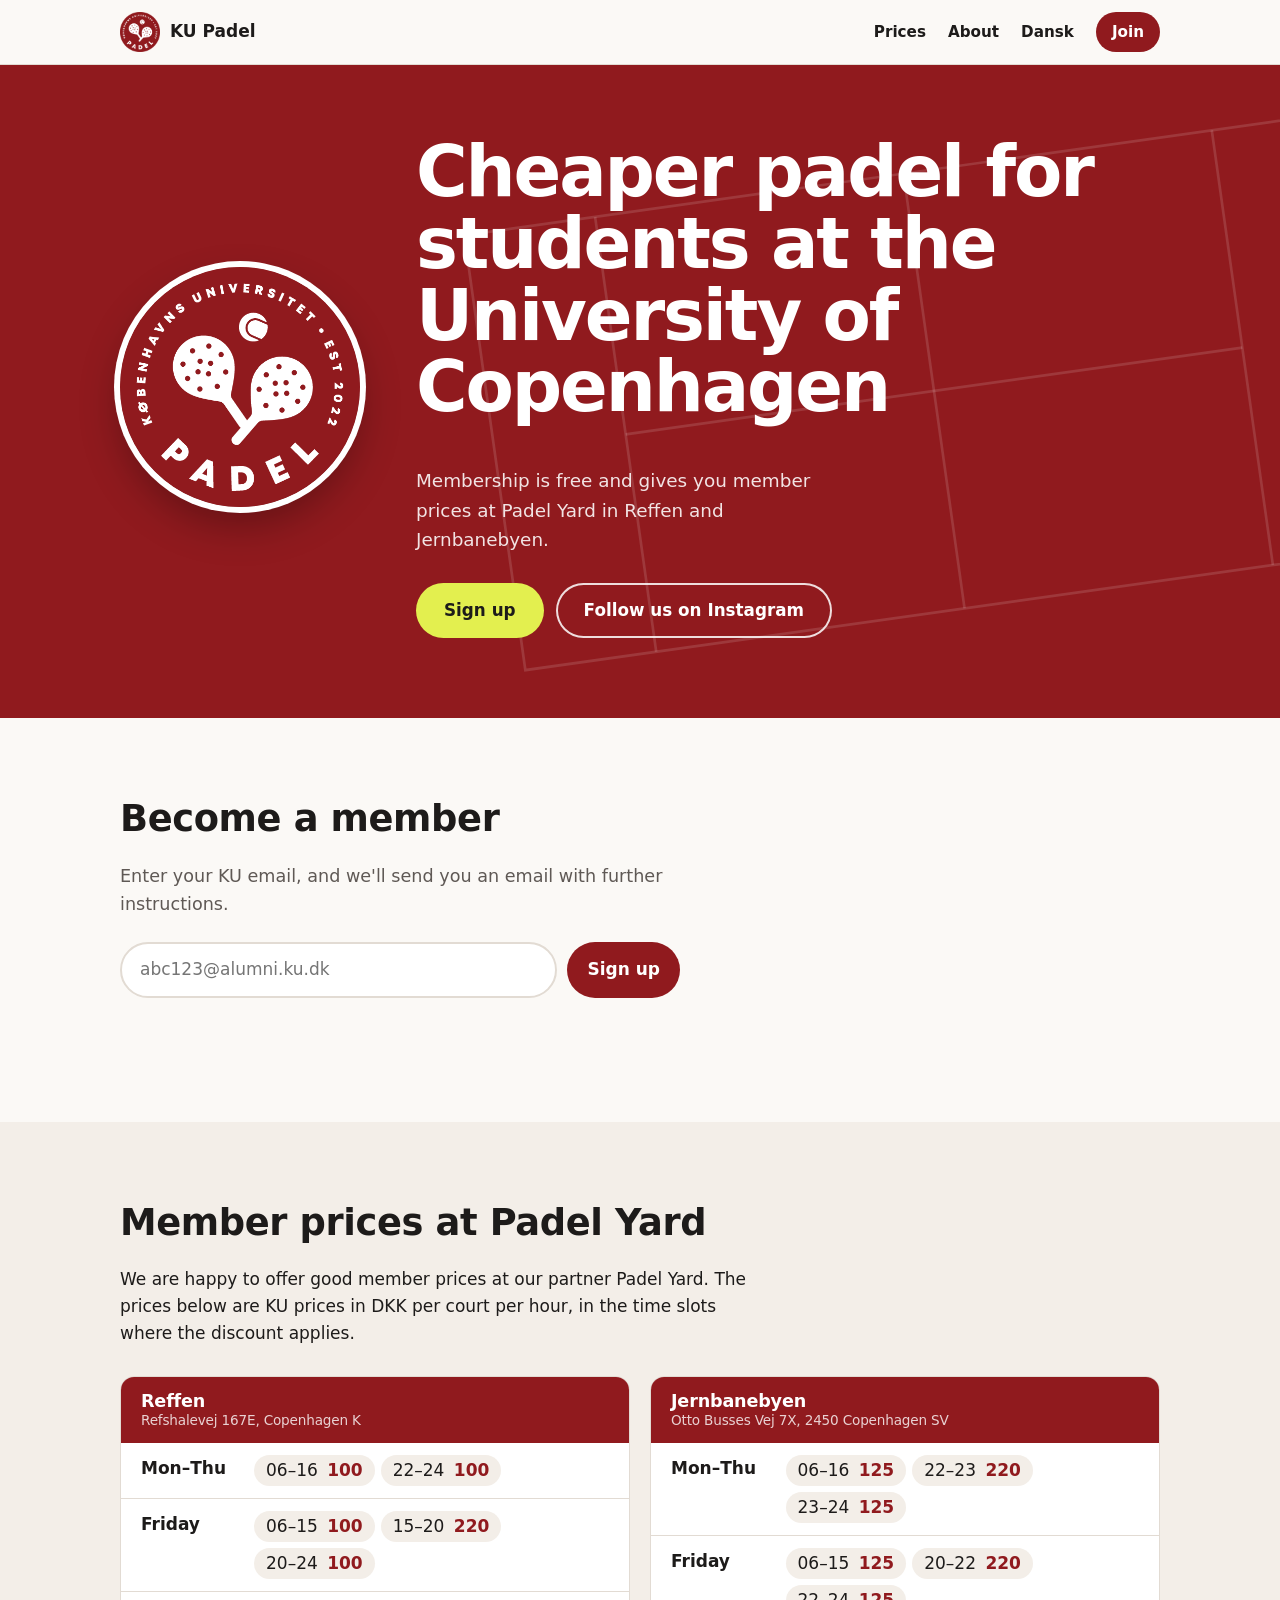
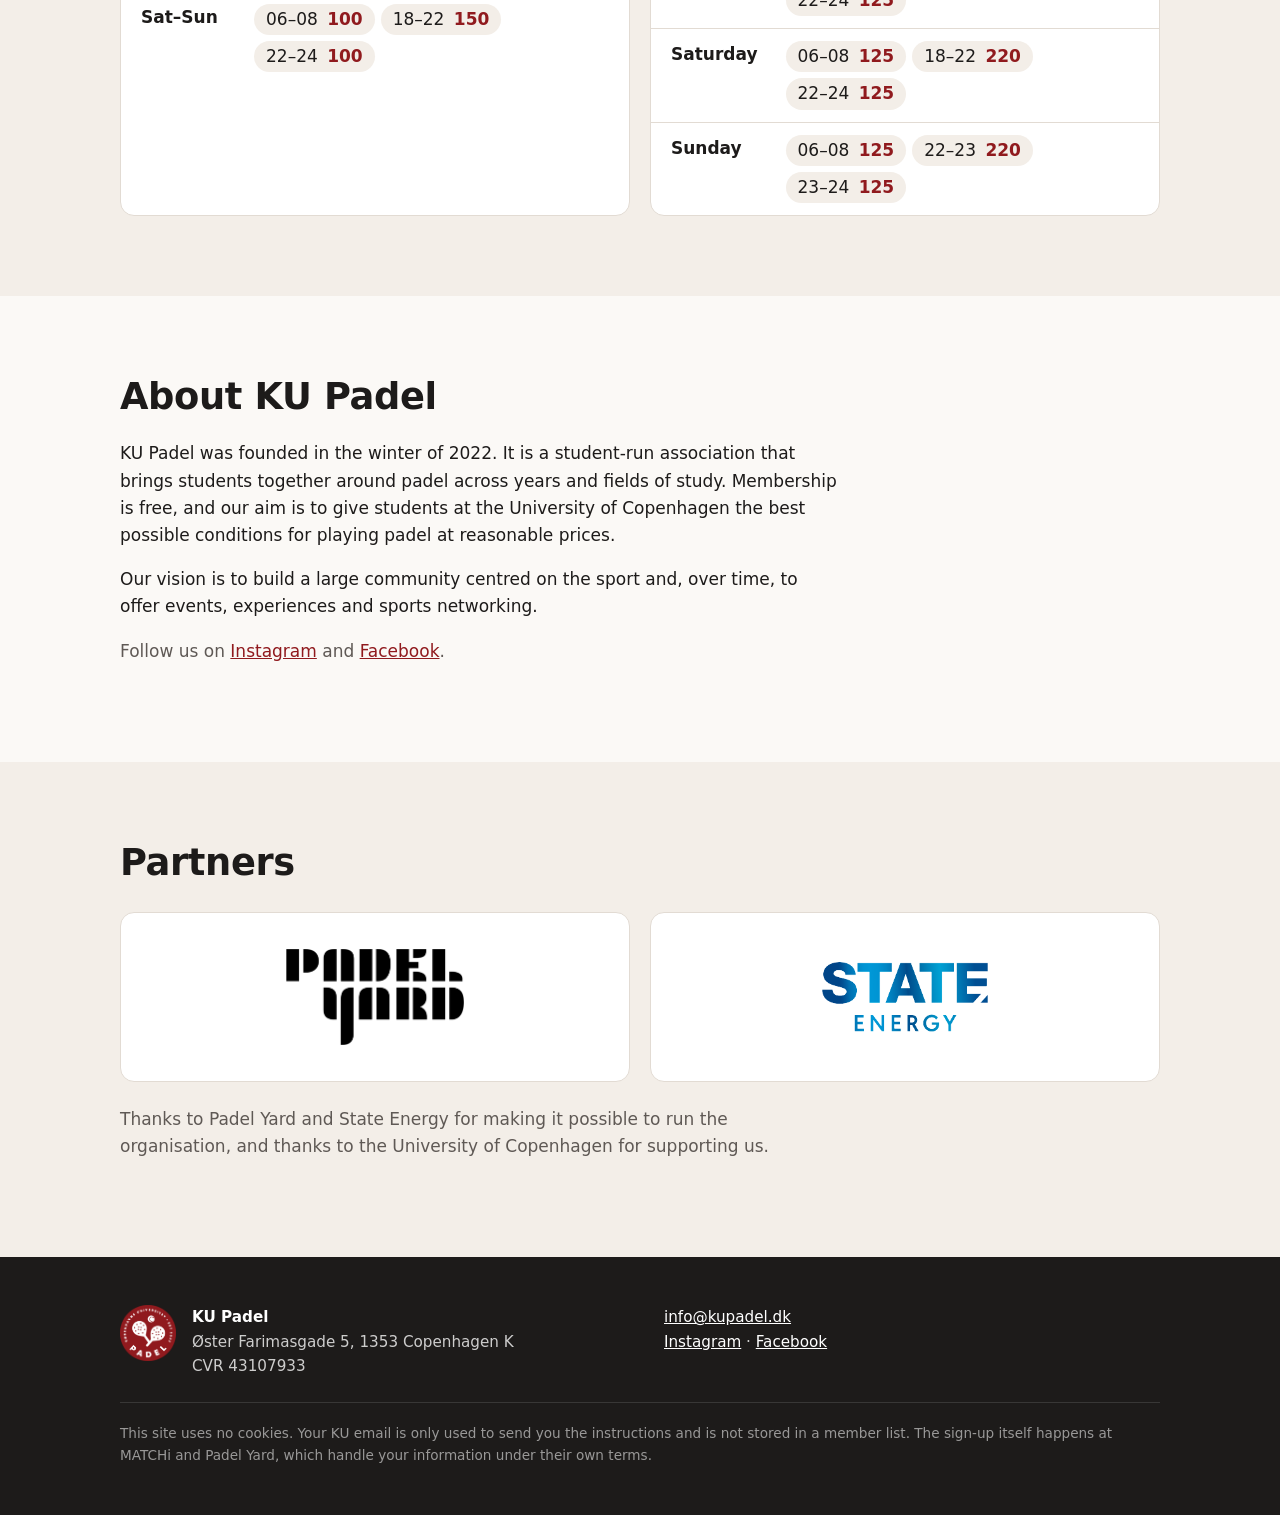
==== commit d3653edb: "Tilmeldingsknap: Opret / Sign up Co-Authored-By: Claude Opus 5.5 <noreply@anthropic.com>" ====
--- a/en/index.html
+++ b/en/index.html
@@ -59,7 +59,7 @@
         <label for="email" class="sr-only">KU email</label>
         <input id="email" name="email" type="email" inputmode="email" autocomplete="email" placeholder="abc123@alumni.ku.dk" required>
         <input name="website" type="text" tabindex="-1" autocomplete="off" class="hp" aria-hidden="true">
-        <button class="btn" type="submit">Send instructions</button>
+        <button class="btn" type="submit">Sign up</button>
       </form>
       <p id="join-msg" class="join-msg" role="status"></p>
     </div>
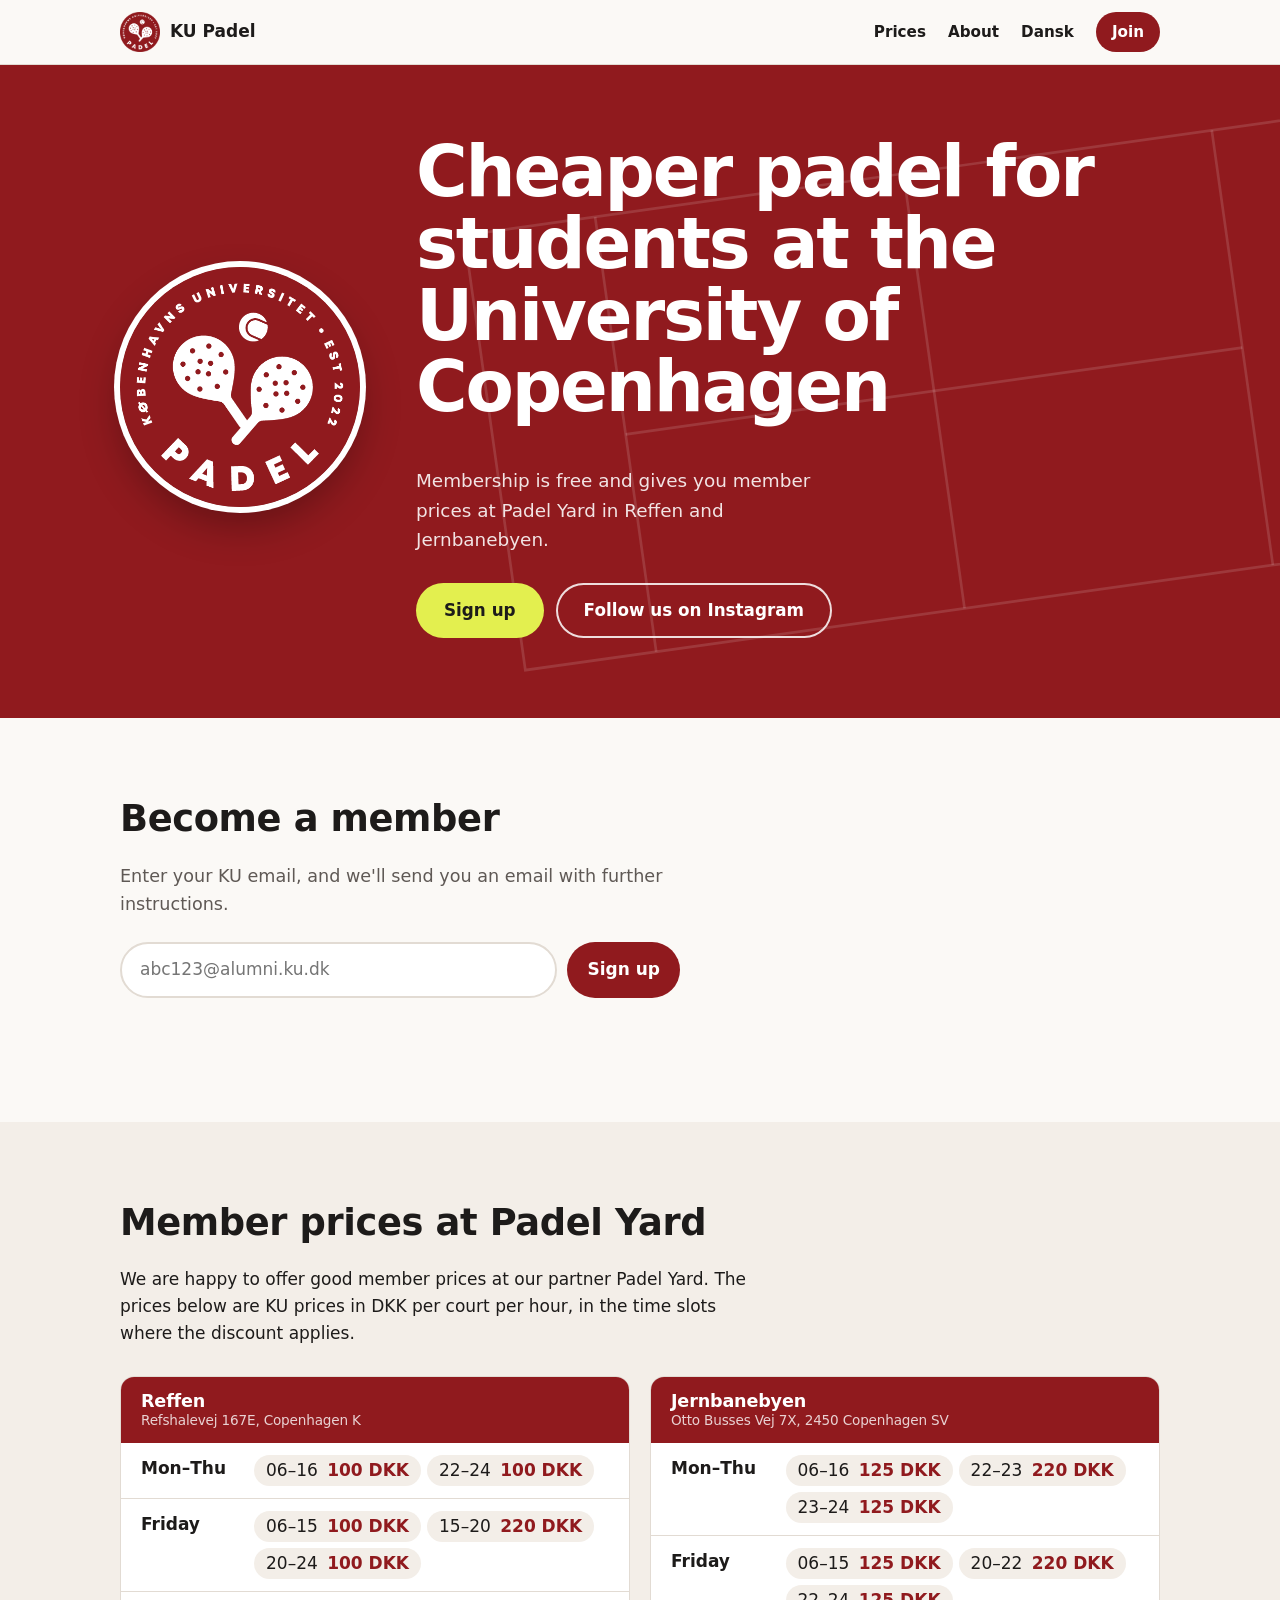
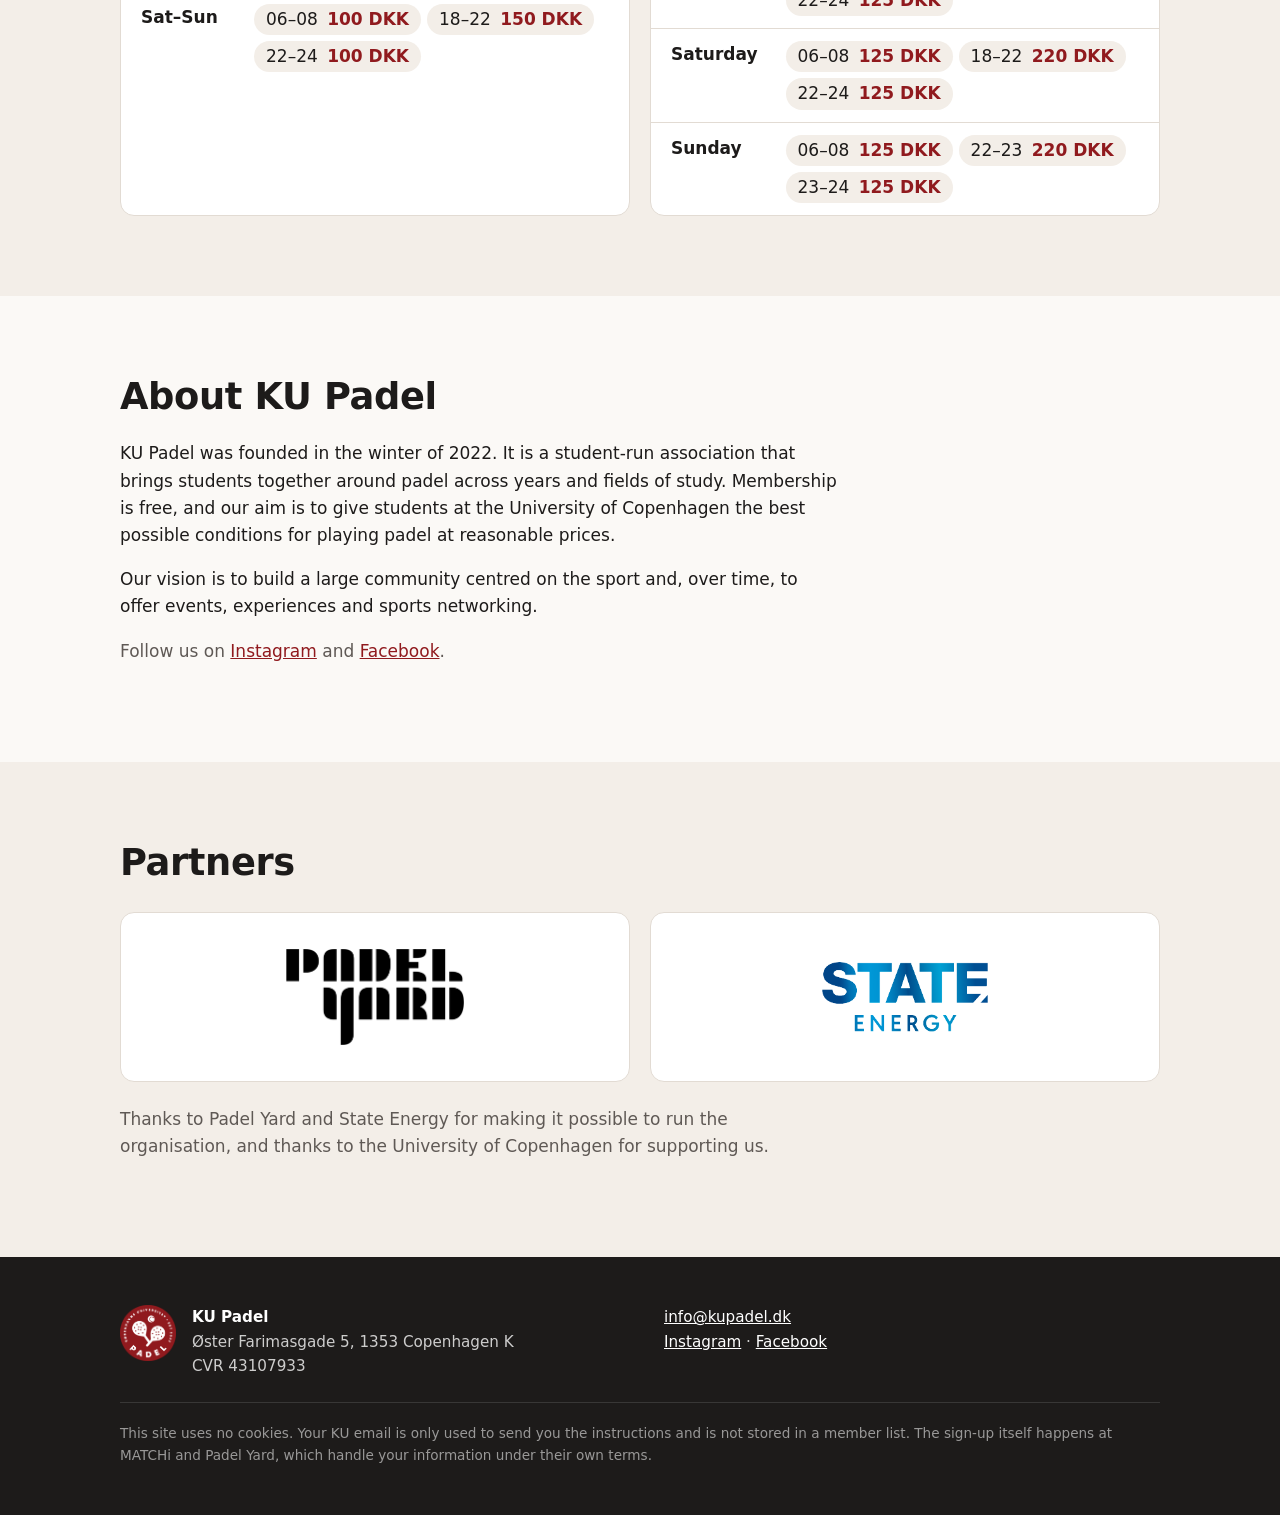
==== commit 4f2cff8e: "Vis kr./DKK efter priserne Co-Authored-By: Claude Opus 5.5 <noreply@anthropic.com>" ====
--- a/en/index.html
+++ b/en/index.html
@@ -74,18 +74,18 @@
         <div class="venue-card">
           <h3>Reffen <span>Refshalevej 167E, Copenhagen K</span></h3>
           <table>
-            <tr><th>Mon–Thu</th><td><ul class="slots"><li>06–16 <b>100</b></li><li>22–24 <b>100</b></li></ul></td></tr>
-            <tr><th>Friday</th><td><ul class="slots"><li>06–15 <b>100</b></li><li>15–20 <b>220</b></li><li>20–24 <b>100</b></li></ul></td></tr>
-            <tr><th>Sat–Sun</th><td><ul class="slots"><li>06–08 <b>100</b></li><li>18–22 <b>150</b></li><li>22–24 <b>100</b></li></ul></td></tr>
+            <tr><th>Mon–Thu</th><td><ul class="slots"><li>06–16 <b>100 DKK</b></li><li>22–24 <b>100 DKK</b></li></ul></td></tr>
+            <tr><th>Friday</th><td><ul class="slots"><li>06–15 <b>100 DKK</b></li><li>15–20 <b>220 DKK</b></li><li>20–24 <b>100 DKK</b></li></ul></td></tr>
+            <tr><th>Sat–Sun</th><td><ul class="slots"><li>06–08 <b>100 DKK</b></li><li>18–22 <b>150 DKK</b></li><li>22–24 <b>100 DKK</b></li></ul></td></tr>
           </table>
         </div>
         <div class="venue-card">
           <h3>Jernbanebyen <span>Otto Busses Vej 7X, 2450 Copenhagen SV</span></h3>
           <table>
-            <tr><th>Mon–Thu</th><td><ul class="slots"><li>06–16 <b>125</b></li><li>22–23 <b>220</b></li><li>23–24 <b>125</b></li></ul></td></tr>
-            <tr><th>Friday</th><td><ul class="slots"><li>06–15 <b>125</b></li><li>20–22 <b>220</b></li><li>22–24 <b>125</b></li></ul></td></tr>
-            <tr><th>Saturday</th><td><ul class="slots"><li>06–08 <b>125</b></li><li>18–22 <b>220</b></li><li>22–24 <b>125</b></li></ul></td></tr>
-            <tr><th>Sunday</th><td><ul class="slots"><li>06–08 <b>125</b></li><li>22–23 <b>220</b></li><li>23–24 <b>125</b></li></ul></td></tr>
+            <tr><th>Mon–Thu</th><td><ul class="slots"><li>06–16 <b>125 DKK</b></li><li>22–23 <b>220 DKK</b></li><li>23–24 <b>125 DKK</b></li></ul></td></tr>
+            <tr><th>Friday</th><td><ul class="slots"><li>06–15 <b>125 DKK</b></li><li>20–22 <b>220 DKK</b></li><li>22–24 <b>125 DKK</b></li></ul></td></tr>
+            <tr><th>Saturday</th><td><ul class="slots"><li>06–08 <b>125 DKK</b></li><li>18–22 <b>220 DKK</b></li><li>22–24 <b>125 DKK</b></li></ul></td></tr>
+            <tr><th>Sunday</th><td><ul class="slots"><li>06–08 <b>125 DKK</b></li><li>22–23 <b>220 DKK</b></li><li>23–24 <b>125 DKK</b></li></ul></td></tr>
           </table>
         </div>
       </div>
